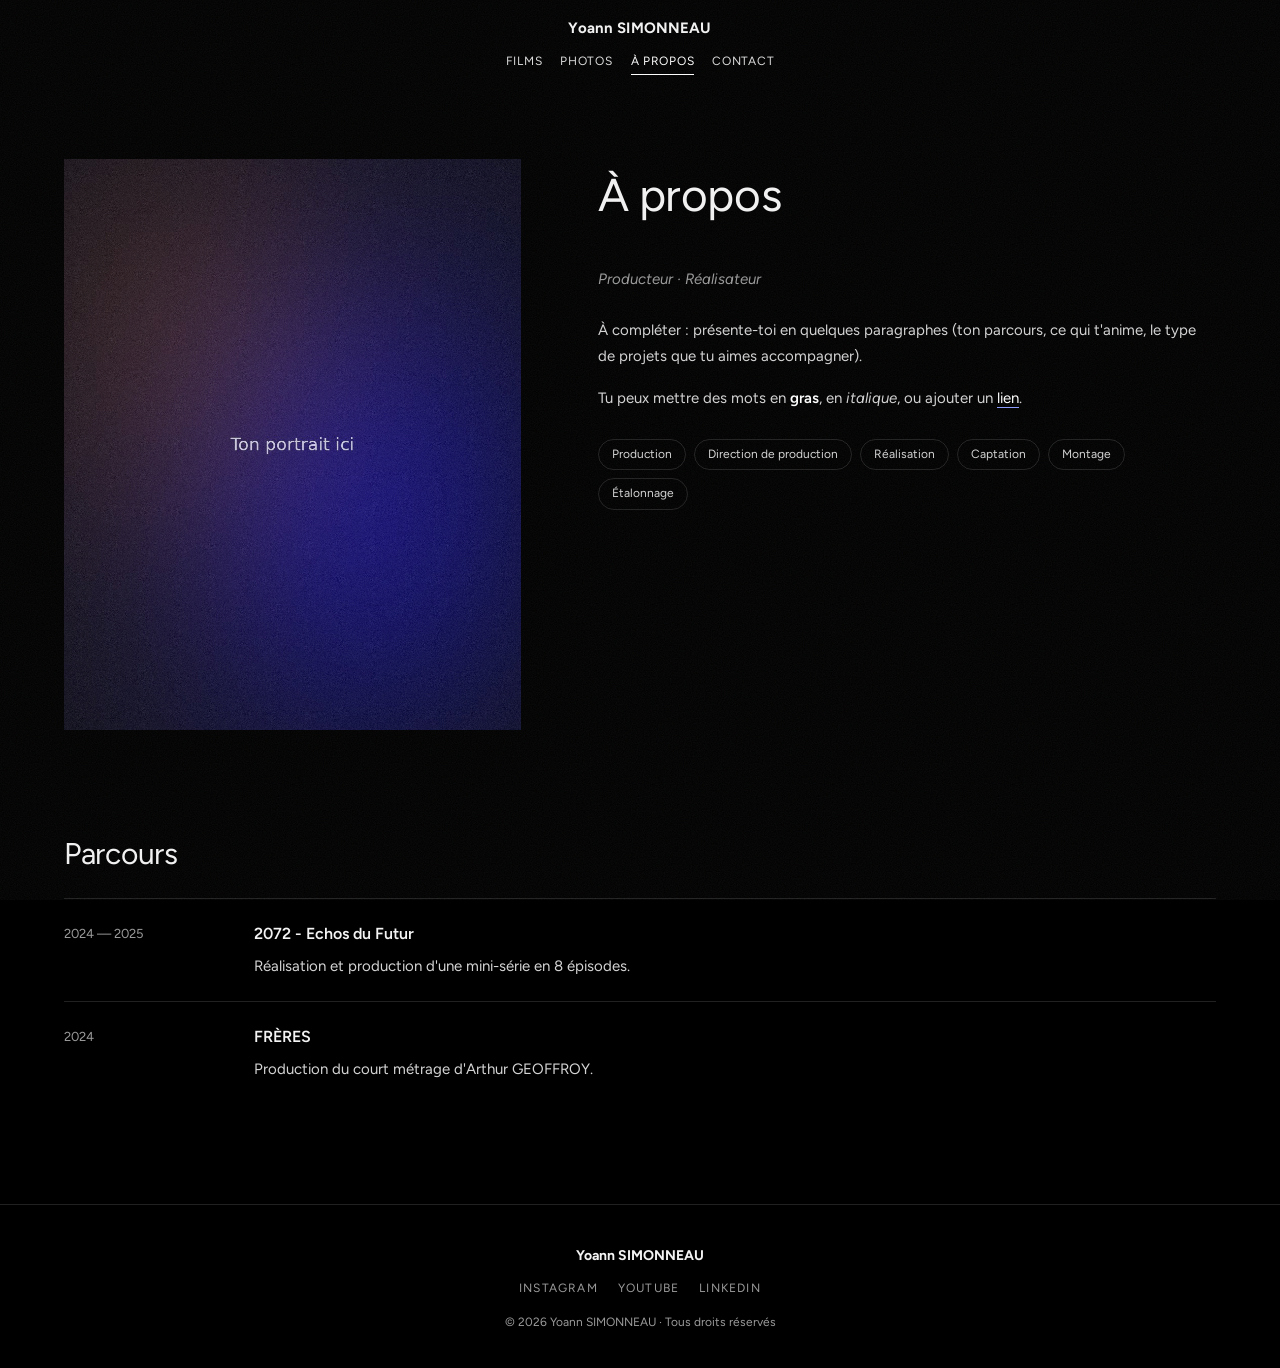
==== a-propos.html @ 98ce4cff "1ere version site" ====
<!DOCTYPE html>
<html lang="fr">
<head>
  <meta charset="utf-8">
  <meta name="viewport" content="width=device-width, initial-scale=1, viewport-fit=cover">
  <title>À propos — Yoann SIMONNEAU</title>
  <meta name="description" content="Portfolio de Yoann SIMONNEAU : production et réalisation de films.">
  <meta name="theme-color" content="#000000">
  <meta property="og:type" content="website">
  <meta property="og:title" content="Yoann SIMONNEAU — Portfolio">
  <meta property="og:image" content="images/accueil/hero.jpg">
  <link rel="icon" href="assets/favicon.svg" type="image/svg+xml">
  <!-- Contenu du site : lancé tout de suite, en parallèle du reste -->
  <script>(function(){var s=document.createElement('script');s.id='contenu';s.async=false;s.src='data/contenu.js'+(location.protocol.indexOf('http')===0?'?v='+Math.floor(Date.now()/6e4):'');document.head.appendChild(s);})();</script>
  <link rel="preconnect" href="https://fonts.googleapis.com">
  <link rel="preconnect" href="https://fonts.gstatic.com" crossorigin>
  <link rel="stylesheet" href="https://fonts.googleapis.com/css2?family=Figtree:ital,wght@0,400;0,500;0,600;0,700;1,400&display=swap" media="print" onload="this.media='all'">
  <link rel="stylesheet" href="assets/css/style.css">
  <script src="assets/js/site.js" defer></script>
</head>
<body data-page="apropos">
  <div id="app"></div>
  <noscript><p style="padding:40px;text-align:center;color:#fff">Active JavaScript pour afficher ce site.</p></noscript>
</body>
</html>
---- assets/css/style.css ----
/* ==========================================================================
   Portfolio — styles
   Couleur d'accent, grain, animations : réglables dans l'éditeur (admin.html).
   ========================================================================== */
:root {
  --bg: #000;
  --fg: #f3f3f3;
  --muted: #9a9a9a;
  --soft: #d4d4d4;
  --line: rgba(255, 255, 255, .13);
  --accent: #8a9bff;
  --ease: cubic-bezier(.2, .7, .2, 1);
  --wrap: 1240px;
  --pad: clamp(18px, 4vw, 44px);
  --font: 'Figtree', system-ui, -apple-system, 'Segoe UI', Roboto, 'Helvetica Neue', Arial, sans-serif;
}
*, *::before, *::after { box-sizing: border-box; }
html { -webkit-text-size-adjust: 100%; scroll-behavior: smooth; }
body {
  margin: 0; background: var(--bg); color: var(--fg);
  font: 400 15px/1.6 var(--font);
  -webkit-font-smoothing: antialiased; -moz-osx-font-smoothing: grayscale;
  overflow-x: hidden;
}
img, video, iframe { display: block; max-width: 100%; }
a { color: inherit; text-decoration: none; }
button { font: inherit; color: inherit; }
:focus-visible { outline: 1px solid var(--accent); outline-offset: 3px; }
[hidden] { display: none !important; }

/* Apparition de page */
#app { opacity: 0; transition: opacity .55s var(--ease); min-height: 100vh; display: flex; flex-direction: column; }
body.ready #app { opacity: 1; }
body.leaving #app { opacity: 0; transition-duration: .25s; }
main { flex: 1; }

.wrap { width: 100%; max-width: var(--wrap); margin: 0 auto; padding: 0 var(--pad); }
.wrap.wide { max-width: 1520px; }
.muted { color: var(--muted); }
.empty { color: var(--muted); text-align: center; grid-column: 1 / -1; }

/* Grain pellicule */
body.grain-on::after {
  content: ''; position: fixed; inset: 0; pointer-events: none; z-index: 900; opacity: .065;
  background-image: url("data:image/svg+xml,%3Csvg xmlns='http://www.w3.org/2000/svg' width='180' height='180'%3E%3Cfilter id='n'%3E%3CfeTurbulence type='fractalNoise' baseFrequency='.85' numOctaves='2' stitchTiles='stitch'/%3E%3C/filter%3E%3Crect width='100%25' height='100%25' filter='url(%23n)'/%3E%3C/svg%3E");
}
@media (hover: hover) and (prefers-reduced-motion: no-preference) {
  body.grain-on::after { animation: grain .9s steps(3) infinite; }
}
@keyframes grain { 0% { background-position: 0 0; } 33% { background-position: -47px 31px; } 66% { background-position: 63px -22px; } 100% { background-position: 0 0; } }

/* ---------- En-tête ---------- */
.hdr {
  position: sticky; top: 0; z-index: 50;
  display: flex; flex-direction: column; align-items: center; gap: 8px;
  padding: calc(16px + env(safe-area-inset-top)) var(--pad) 14px;
  background: rgba(0, 0, 0, 0);
  transition: transform .45s var(--ease), background .3s, backdrop-filter .3s;
}
.hdr.scrolled { background: rgba(0, 0, 0, .72); -webkit-backdrop-filter: blur(12px); backdrop-filter: blur(12px); }
.hdr.hide { transform: translateY(-100%); }
.hdr-name { font-weight: 700; font-size: 15px; letter-spacing: .01em; }
.hdr-nav { display: flex; flex-wrap: wrap; justify-content: center; gap: 4px 18px; }
.hdr-nav a {
  font-size: 12px; text-transform: uppercase; letter-spacing: .06em; padding: 4px 0; position: relative; color: #ddd;
}
.hdr-nav a::after {
  content: ''; position: absolute; left: 0; right: 0; bottom: 0; height: 1px; background: currentColor;
  transform: scaleX(0); transform-origin: right; transition: transform .4s var(--ease);
}
.hdr-nav a:hover::after, .hdr-nav a.is-active::after { transform: scaleX(1); transform-origin: left; }
.hdr-nav a.is-active { color: #fff; }

/* ---------- Accueil : hero ---------- */
.hero {
  --hero-h: 75;
  position: relative; overflow: hidden; display: grid; place-items: center; text-align: center;
  height: calc(var(--hero-h) * 1vh); height: calc(var(--hero-h) * 1svh); min-height: 380px;
}
.hero-media { position: absolute; inset: 0; container-type: size; background: #07070c; }
.hero-media img { width: 100%; height: 100%; object-fit: cover; animation: kenburns 18s var(--ease) both; }
.hero-media::after { content: ''; position: absolute; inset: 0; background: linear-gradient(180deg, rgba(0,0,0,.25), rgba(0,0,0,.35) 55%, #000 100%); }
.bg-video {
  position: absolute; top: 50%; left: 50%; border: 0; pointer-events: none;
  width: max(100cqw, 177.78cqh); height: max(100cqh, 56.25cqw);
  transform: translate(-50%, -50%); opacity: 0; transition: opacity 1.4s var(--ease); object-fit: cover;
}
.bg-video.on { opacity: 1; }
@keyframes kenburns { from { transform: scale(1.09); } to { transform: scale(1); } }
.hero-text { position: relative; z-index: 2; padding: 0 var(--pad); max-width: 820px; }
.hero-title { font-weight: 400; font-size: clamp(30px, 5.2vw, 66px); line-height: 1.1; margin: 0 0 .55em; letter-spacing: -.01em; }
.hero-title span { display: inline-block; opacity: 0; transform: translateY(.45em); filter: blur(6px); animation: letter .9s var(--ease) forwards; animation-delay: calc(250ms + var(--l) * 38ms); }
@keyframes letter { to { opacity: 1; transform: none; filter: none; } }
.hero-pre { font-style: italic; font-size: clamp(13px, 1.25vw, 16px); line-height: 1.7; max-width: 540px; margin: 0 auto; color: #eee; opacity: 0; animation: fadeup 1.1s var(--ease) 1s forwards; }
@keyframes fadeup { from { opacity: 0; transform: translateY(14px); } to { opacity: 1; transform: none; } }
.hero-scroll { position: absolute; bottom: 22px; left: 50%; z-index: 2; width: 1px; height: 46px; background: rgba(255,255,255,.25); overflow: hidden; transform: translateX(-50%); }
.hero-scroll span { position: absolute; left: 0; top: -50%; width: 1px; height: 50%; background: #fff; animation: scrollcue 2s var(--ease) infinite; }
@keyframes scrollcue { to { top: 110%; } }

/* ---------- Titres de section ---------- */
.section-title, .page-title { font-weight: 400; text-align: center; font-size: clamp(28px, 4vw, 46px); margin: clamp(48px, 8vw, 90px) 0 clamp(28px, 4vw, 48px); letter-spacing: -.01em; }
.section-title.small { font-size: clamp(22px, 2.6vw, 30px); text-align: left; margin: 0 0 20px; }
.page-title.left { text-align: left; margin-top: 0; }

/* ---------- Grille des films ---------- */
.films { padding-bottom: clamp(50px, 8vw, 100px); scroll-margin-top: 70px; }
.grid { display: grid; grid-template-columns: repeat(var(--cols, 2), minmax(0, 1fr)); gap: clamp(36px, 4vw, 56px) clamp(18px, 2.6vw, 32px); }
.card { display: block; }
.thumb { position: relative; overflow: hidden; aspect-ratio: var(--ratio, 16/9); background: #0d0d0d; isolation: isolate; }
.thumb img { position: absolute; inset: 0; width: 100%; height: 100%; object-fit: cover; transition: transform 1.1s var(--ease), filter .7s var(--ease); }
.thumb-empty { position: absolute; inset: 0; display: grid; place-items: center; color: var(--muted); font-size: 13px; border: 1px dashed var(--line); }
.fx { position: absolute; inset: 0; pointer-events: none; opacity: 0; background-size: cover; background-position: center; z-index: 1; }
.thumb-cta {
  position: absolute; left: 50%; top: 50%; z-index: 3; transform: translate(-50%, -25%); opacity: 0;
  font-size: 11px; letter-spacing: .24em; text-transform: uppercase; white-space: nowrap;
  padding: .85em 1.4em; border: 1px solid rgba(255,255,255,.7); background: rgba(0,0,0,.25);
  transition: opacity .5s var(--ease), transform .6s var(--ease);
}
.card-title { margin: 14px 0 4px; font-size: clamp(14px, 1.35vw, 17px); font-weight: 700; text-transform: uppercase; letter-spacing: .01em; line-height: 1.3; }
.card-title span { background: linear-gradient(currentColor, currentColor) no-repeat 0 100% / 0 1px; transition: background-size .6s var(--ease); padding-bottom: 2px; }
.card-roles { margin: 0; font-style: italic; font-size: 13px; color: var(--muted); transition: color .4s; }
.card:is(:hover, :focus-visible, .is-hover) .card-title span { background-size: 100% 1px; }
.card:is(:hover, :focus-visible, .is-hover) .card-roles { color: var(--soft); }

/* Animation 1 — zoom */
.anim-zoom:is(:hover, :focus-visible, .is-hover) .thumb img { transform: scale(1.08); filter: brightness(1.12) saturate(1.12); }
/* Animation 2 — fondu (l'image s'assombrit, "Voir le projet" apparaît) */
.anim-fondu:is(:hover, :focus-visible, .is-hover) .thumb img { transform: scale(1.04); filter: brightness(.35) blur(3px); }
.anim-fondu:is(:hover, :focus-visible, .is-hover) .thumb-cta { opacity: 1; transform: translate(-50%, -50%); }
/* Animation 3 — cinéma (bandes noires cinémascope) */
.anim-cinema .thumb::before, .anim-cinema .thumb::after { content: ''; position: absolute; left: 0; right: 0; height: 0; background: #000; z-index: 2; transition: height .7s var(--ease); }
.anim-cinema .thumb::before { top: 0; }
.anim-cinema .thumb::after { bottom: 0; }
.anim-cinema:is(:hover, :focus-visible, .is-hover) .thumb::before,
.anim-cinema:is(:hover, :focus-visible, .is-hover) .thumb::after { height: 12.5%; }
.anim-cinema:is(:hover, :focus-visible, .is-hover) .thumb img { transform: scale(1.07); filter: contrast(1.08) saturate(1.2) brightness(.8); }
.anim-cinema:is(:hover, :focus-visible, .is-hover) .thumb-cta { opacity: 1; transform: translate(-50%, -50%); }
/* Animation 4 — balayage lumineux */
.anim-balayage .fx-sweep { opacity: 1; background: linear-gradient(110deg, transparent 30%, rgba(255,255,255,.32) 50%, transparent 70%); transform: translateX(-130%); transition: transform 1.1s var(--ease); }
.anim-balayage:is(:hover, :focus-visible, .is-hover) .fx-sweep { transform: translateX(130%); }
.anim-balayage:is(:hover, :focus-visible, .is-hover) .thumb img { transform: scale(1.03); filter: brightness(1.12); }
/* Animation 5 — glitch */
.anim-glitch:is(:hover, :focus-visible, .is-hover) .fx-g1 { opacity: .7; mix-blend-mode: screen; filter: sepia(1) saturate(7) hue-rotate(-45deg); animation: glitch1 .5s steps(2, end) infinite; }
.anim-glitch:is(:hover, :focus-visible, .is-hover) .fx-g2 { opacity: .6; mix-blend-mode: screen; filter: sepia(1) saturate(7) hue-rotate(145deg); animation: glitch2 .6s steps(2, end) infinite; }
.anim-glitch:is(:hover, :focus-visible, .is-hover) .thumb img { filter: contrast(1.15) brightness(.9); animation: glitch0 1.4s steps(1, end) infinite; }
@keyframes glitch0 { 0%, 92% { transform: none; } 94% { transform: translate(-4px, 1px) skewX(4deg); } 97% { transform: translate(3px, -1px); } }
@keyframes glitch1 { 0% { transform: translate(-7px, 0); clip-path: inset(8% 0 62% 0); } 50% { transform: translate(6px, 0); clip-path: inset(54% 0 18% 0); } 100% { transform: translate(-3px, 0); clip-path: inset(30% 0 42% 0); } }
@keyframes glitch2 { 0% { transform: translate(6px, 0); clip-path: inset(70% 0 6% 0); } 50% { transform: translate(-5px, 0); clip-path: inset(12% 0 70% 0); } 100% { transform: translate(4px, 0); clip-path: inset(40% 0 35% 0); } }
/* Animation 0 — aucune : rien */

/* ---------- Apparition au défilement ---------- */
.reveal { opacity: 0; transform: translateY(26px); transition: opacity .9s var(--ease) var(--d, 0ms), transform .9s var(--ease) var(--d, 0ms); }
.reveal.in { opacity: 1; transform: none; }

/* ---------- Page projet ---------- */
.projet { padding-top: 14px; }
.back, .p-nav-back { display: inline-flex; gap: 8px; align-items: center; font-size: 12px; text-transform: uppercase; letter-spacing: .1em; color: var(--muted); transition: color .3s; }
.back span, .p-nav-back span { transition: transform .4s var(--ease); }
.back:hover, .p-nav-back:hover { color: #fff; }
.back:hover span, .p-nav-back:hover span { transform: translateX(-5px); }
.p-head { text-align: center; margin: clamp(24px, 4vw, 40px) auto clamp(30px, 5vw, 54px); max-width: 900px; }
.pill { display: inline-block; background: #fff; color: #000; font-size: 12px; line-height: 1; padding: 6px 12px; border-radius: 999px; margin-bottom: 18px; }
.p-title { font-weight: 500; font-size: clamp(30px, 5.6vw, 68px); line-height: 1.05; margin: 0; text-transform: uppercase; letter-spacing: -.005em; }
.p-sub { margin: 14px 0 0; font-style: italic; color: var(--soft); font-size: clamp(14px, 1.5vw, 18px); }
.p-video { aspect-ratio: 16 / 9; background: #0a0a0a; overflow: hidden; }
.p-video iframe, .p-video video, .vfacade { width: 100%; height: 100%; border: 0; }
.vfacade { position: relative; padding: 0; background: #0a0a0a; cursor: pointer; display: block; }
.vfacade img { width: 100%; height: 100%; object-fit: cover; filter: brightness(.72); transition: filter .5s, transform 1.2s var(--ease); }
.vfacade:hover img { filter: brightness(.9); transform: scale(1.02); }
.vplay { position: absolute; left: 50%; top: 50%; width: clamp(64px, 8vw, 92px); aspect-ratio: 1; border-radius: 50%; border: 1px solid rgba(255,255,255,.8); background: rgba(0,0,0,.25); -webkit-backdrop-filter: blur(6px); backdrop-filter: blur(6px); transform: translate(-50%, -50%); transition: transform .5s var(--ease), background .3s; }
.vplay::after { content: ''; position: absolute; left: 54%; top: 50%; transform: translate(-50%, -50%); border-style: solid; border-width: 11px 0 11px 18px; border-color: transparent transparent transparent #fff; }
.vfacade:hover .vplay { transform: translate(-50%, -50%) scale(1.1); background: rgba(255,255,255,.12); }
.p-big { margin: 0 0 clamp(14px, 2.4vw, 28px); background: #0a0a0a; }
.p-big img { width: 100%; height: auto; cursor: zoom-in; }
.p-bigs { margin-top: clamp(30px, 5vw, 60px); }
.p-body { display: grid; grid-template-columns: minmax(0, 1.35fr) minmax(0, 1fr); gap: clamp(30px, 6vw, 96px); margin-top: clamp(40px, 7vw, 90px); margin-bottom: clamp(40px, 7vw, 90px); }
.p-text + .p-text { margin-top: 44px; }
.p-text h2 { font-weight: 500; text-transform: uppercase; font-size: clamp(17px, 1.9vw, 22px); line-height: 1.35; margin: 0 0 8px; letter-spacing: .01em; }
.p-text h3 { font-weight: 400; font-style: italic; color: var(--muted); font-size: 15px; margin: 0 0 16px; }
.p-text h2 + .rich { margin-top: 18px; }
.rich p { margin: 0 0 1.05em; color: var(--soft); line-height: 1.75; }
.rich p:last-child { margin-bottom: 0; }
.rich a { color: #fff; border-bottom: 1px solid var(--accent); }
.rich strong { color: #fff; font-weight: 600; }
.p-side { font-size: 13px; }
.p-side dl { margin: 0; }
.p-details div, .cr { display: flex; justify-content: space-between; gap: 16px; padding: 10px 0; border-bottom: 1px solid var(--line); }
.p-details div:first-child { border-top: 1px solid var(--line); }
.p-side dt { font-weight: 600; color: #fff; flex-shrink: 0; }
.p-side dd { margin: 0; color: var(--muted); text-align: right; }
.p-credits { margin-top: 30px !important; }
.cr dd span { white-space: nowrap; }
.cr dd i { font-style: normal; color: #555; }
.cr-long { display: block; }
.cr-long dd { text-align: left; margin-top: 6px; line-height: 1.75; }
.p-work {
  position: relative; border: 1px solid var(--line); border-left: 2px solid var(--accent);
  padding: clamp(24px, 4vw, 48px);
  background: rgba(255,255,255,.025);
  background: linear-gradient(135deg, color-mix(in srgb, var(--accent) 13%, transparent), transparent 62%);
  margin-bottom: clamp(30px, 5vw, 60px);
}
.p-work h2 { font-weight: 500; font-size: clamp(20px, 2.4vw, 28px); margin: 6px 0 16px; }
.eyebrow { font-size: 11px; letter-spacing: .22em; text-transform: uppercase; color: var(--accent); }
.chips { list-style: none; display: flex; flex-wrap: wrap; gap: 8px; padding: 0; margin: 0 0 22px; }
.chips li { border: 1px solid var(--line); border-radius: 999px; padding: 5px 13px; font-size: 12px; color: var(--soft); }
.collage { columns: var(--c, 3); column-gap: clamp(10px, 1.4vw, 16px); }
.collage figure, .masonry figure { break-inside: avoid; margin: 0 0 clamp(10px, 1.4vw, 16px); overflow: hidden; background: #0a0a0a; }
.collage img, .masonry img { width: 100%; height: auto; cursor: zoom-in; transition: transform .9s var(--ease), filter .5s; }
@media (hover: hover) {
  .collage figure:hover img, .masonry figure:hover img { transform: scale(1.035); filter: brightness(1.1); }
}
.p-nav { position: relative; display: flex; justify-content: space-between; align-items: stretch; gap: 20px; margin-top: clamp(60px, 9vw, 120px); margin-bottom: 30px; padding-top: 28px; }
.p-nav::before { content: ''; position: absolute; top: 0; left: var(--pad); right: var(--pad); border-top: 1px solid var(--line); }
.p-nav-back { align-self: center; }
.p-nav-next { position: relative; overflow: hidden; min-width: min(360px, 100%); min-height: 130px; padding: 18px 20px; display: flex; flex-direction: column; justify-content: flex-end; text-align: right; background: #0b0b0b; }
.p-nav-next img { position: absolute; inset: 0; width: 100%; height: 100%; object-fit: cover; opacity: .38; transition: opacity .5s, transform 1.2s var(--ease); }
.p-nav-next:hover img { opacity: .62; transform: scale(1.05); }
.p-nav-label, .p-nav-next strong { position: relative; }
.p-nav-label { font-size: 11px; letter-spacing: .2em; text-transform: uppercase; color: var(--soft); }
.p-nav-next strong { font-size: 17px; text-transform: uppercase; margin-top: 4px; }

/* ---------- Photos ---------- */
.page-head { text-align: center; }
.page-intro { max-width: 640px; margin: -18px auto 30px; }
.tabs { display: flex; flex-wrap: wrap; justify-content: center; gap: 8px; margin-bottom: 10px; }
.tabs button { background: transparent; border: 1px solid var(--line); border-radius: 999px; padding: 8px 18px; font-size: 13px; cursor: pointer; transition: background .3s, color .3s, border-color .3s; min-height: 38px; }
.tabs button:hover { border-color: #fff; }
.tabs button.is-active { background: #fff; color: #000; border-color: #fff; }
.serie-desc { text-align: center; color: var(--muted); font-style: italic; min-height: 1.6em; margin: 6px 0 22px; }
.masonry { columns: 3; column-gap: clamp(10px, 1.4vw, 16px); padding-bottom: clamp(50px, 8vw, 100px); }
.masonry figcaption { font-size: 12px; color: var(--muted); padding: 8px 2px 2px; background: var(--bg); }

/* ---------- À propos ---------- */
.about { padding-top: clamp(30px, 6vw, 70px); padding-bottom: clamp(50px, 8vw, 100px); }
.about-grid { display: grid; grid-template-columns: minmax(0, .85fr) minmax(0, 1.15fr); gap: clamp(30px, 6vw, 90px); align-items: start; }
.about-portrait { margin: 0; aspect-ratio: 4 / 5; overflow: hidden; background: #0a0a0a; }
.about-portrait img { width: 100%; height: 100%; object-fit: cover; }
.about-sub { font-style: italic; color: var(--muted); margin: -14px 0 26px; }
.about-text .chips { margin-top: 28px; }
.btn { display: inline-flex; align-items: center; gap: 10px; border: 1px solid #fff; background: transparent; padding: 13px 26px; font-size: 12px; text-transform: uppercase; letter-spacing: .14em; cursor: pointer; transition: background .3s, color .3s; min-height: 44px; }
.btn:hover { background: #fff; color: #000; }
.timeline { margin-top: clamp(50px, 8vw, 100px); }
.tl { display: grid; grid-template-columns: 170px 1fr; gap: 20px; padding: 22px 0; border-top: 1px solid var(--line); }
.tl-when { color: var(--muted); font-size: 13px; padding-top: 3px; }
.tl h3 { margin: 0 0 6px; font-weight: 600; font-size: 16px; }

/* ---------- Contact ---------- */
.contact { padding-bottom: clamp(50px, 8vw, 100px); }
.contact-grid { display: grid; grid-template-columns: 1fr 1fr; gap: clamp(30px, 6vw, 90px); }
.contact-grid.single { grid-template-columns: 1fr; max-width: 640px; margin: 0 auto; text-align: center; }
.big-link { display: inline-block; font-size: clamp(19px, 2.8vw, 32px); margin: 26px 0 10px; background: linear-gradient(currentColor, currentColor) no-repeat 0 100% / 100% 1px; padding-bottom: 4px; transition: background-size .5s var(--ease); word-break: break-word; }
.big-link:hover { background-size: 0 1px; background-position: 100% 100%; }
.contact-line { display: block; margin: 6px 0; }
.socials { list-style: none; padding: 0; margin: 28px 0 0; display: flex; flex-wrap: wrap; gap: 10px 24px; }
.contact-grid.single .socials { justify-content: center; }
.socials a { font-size: 13px; text-transform: uppercase; letter-spacing: .1em; color: var(--soft); }
.socials a:hover { color: #fff; }
.form { display: grid; gap: 20px; }
.form label span { display: block; font-size: 11px; text-transform: uppercase; letter-spacing: .16em; color: var(--muted); margin-bottom: 4px; }
.form input, .form textarea { width: 100%; background: transparent; color: var(--fg); border: 0; border-bottom: 1px solid var(--line); padding: 10px 0; font: inherit; font-size: 16px; border-radius: 0; transition: border-color .3s; resize: vertical; }
.form input:focus, .form textarea:focus { outline: none; border-bottom-color: var(--accent); }
.form .btn { justify-self: start; }
.form-msg { margin: 0; color: var(--soft); font-size: 14px; min-height: 1.4em; }

/* ---------- Pied de page ---------- */
.ftr { border-top: 1px solid var(--line); padding: 40px var(--pad) calc(36px + env(safe-area-inset-bottom)); text-align: center; font-size: 12px; color: var(--muted); }
.ftr-name { color: var(--fg); font-weight: 700; font-size: 14px; margin-bottom: 12px; }
.ftr-soc { list-style: none; padding: 0; margin: 0 0 14px; display: flex; flex-wrap: wrap; justify-content: center; gap: 6px 20px; text-transform: uppercase; letter-spacing: .1em; }
.ftr-soc a:hover { color: #fff; }

.notfound { text-align: center; padding-bottom: 100px; }
.notfound p { color: var(--muted); margin-bottom: 30px; }

/* ---------- Visionneuse ---------- */
.lb { position: fixed; inset: 0; z-index: 1000; background: rgba(0, 0, 0, .95); display: flex; align-items: center; justify-content: center; opacity: 0; pointer-events: none; transition: opacity .35s var(--ease); touch-action: pan-y; }
.lb.open { opacity: 1; pointer-events: auto; }
.lb figure { margin: 0; display: flex; flex-direction: column; align-items: center; justify-content: center; width: 100%; height: 100%; padding: 56px 64px; }
.lb img { max-width: 100%; max-height: calc(100% - 30px); object-fit: contain; opacity: 0; transform: scale(.985); transition: opacity .35s, transform .5s var(--ease); }
.lb img.on { opacity: 1; transform: none; }
.lb figcaption { color: var(--soft); font-size: 13px; margin-top: 12px; min-height: 1em; }
.lb button { position: absolute; background: none; border: 0; color: #fff; cursor: pointer; font-size: 34px; line-height: 1; width: 52px; height: 52px; opacity: .75; transition: opacity .2s; }
.lb button:hover { opacity: 1; }
.lb-close { top: calc(8px + env(safe-area-inset-top)); right: 8px; }
.lb-prev { left: 6px; top: 50%; transform: translateY(-50%); font-size: 48px !important; }
.lb-next { right: 6px; top: 50%; transform: translateY(-50%); font-size: 48px !important; }
.lb.single .lb-prev, .lb.single .lb-next { display: none; }
.lb-count { position: absolute; bottom: calc(16px + env(safe-area-inset-bottom)); left: 50%; transform: translateX(-50%); font-size: 12px; color: var(--muted); letter-spacing: .1em; }

/* Bandeau d'aperçu (mode édition) */
.preview-bar { position: fixed; z-index: 1100; left: 50%; bottom: calc(14px + env(safe-area-inset-bottom)); transform: translateX(-50%); display: flex; align-items: center; gap: 14px; background: var(--accent); color: #000; font-size: 13px; padding: 8px 8px 8px 18px; border-radius: 999px; box-shadow: 0 10px 40px rgba(0,0,0,.5); width: max-content; max-width: calc(100% - 24px); }
.preview-bar button { background: #000; color: #fff; border: 0; border-radius: 999px; padding: 8px 14px; cursor: pointer; font-size: 12px; white-space: nowrap; }

/* ==========================================================================
   Tablette & téléphone
   ========================================================================== */
@media (max-width: 900px) {
  .p-body { grid-template-columns: 1fr; }
  .about-grid { grid-template-columns: 1fr; }
  .about-portrait { max-width: 440px; }
  .contact-grid { grid-template-columns: 1fr; }
  .collage { columns: min(var(--c, 3), 2); }
  .masonry { columns: 2; }
}
@media (max-width: 700px) {
  body { font-size: 15px; }
  .hdr { padding-top: calc(12px + env(safe-area-inset-top)); padding-bottom: 10px; gap: 6px; }
  .hdr-name { font-size: 14px; }
  .hdr-nav { gap: 2px 16px; }
  .hdr-nav a { font-size: 11.5px; padding: 6px 0; }
  .hero { min-height: 340px; }
  .grid { grid-template-columns: 1fr; }
  .thumb-cta { font-size: 10px; }
  .p-nav { flex-direction: column-reverse; align-items: stretch; }
  .p-nav-back { align-self: center; padding: 10px; }
  .p-nav-next { min-width: 0; }
  .tl { grid-template-columns: 1fr; gap: 4px; }
  .lb figure { padding: 56px 8px 50px; }
  .lb-prev, .lb-next { display: none; } /* on glisse avec le doigt */
}
@media (max-width: 420px) {
  .collage { columns: 1; }
  .masonry { columns: 1; }
}

/* Mouvement réduit (réglage d'accessibilité du téléphone/ordinateur) */
@media (prefers-reduced-motion: reduce) {
  *, *::before, *::after { animation-duration: .01ms !important; animation-iteration-count: 1 !important; transition-duration: .01ms !important; scroll-behavior: auto !important; }
  .reveal { opacity: 1; transform: none; }
  .hero-title span, .hero-pre { opacity: 1; transform: none; filter: none; }
}
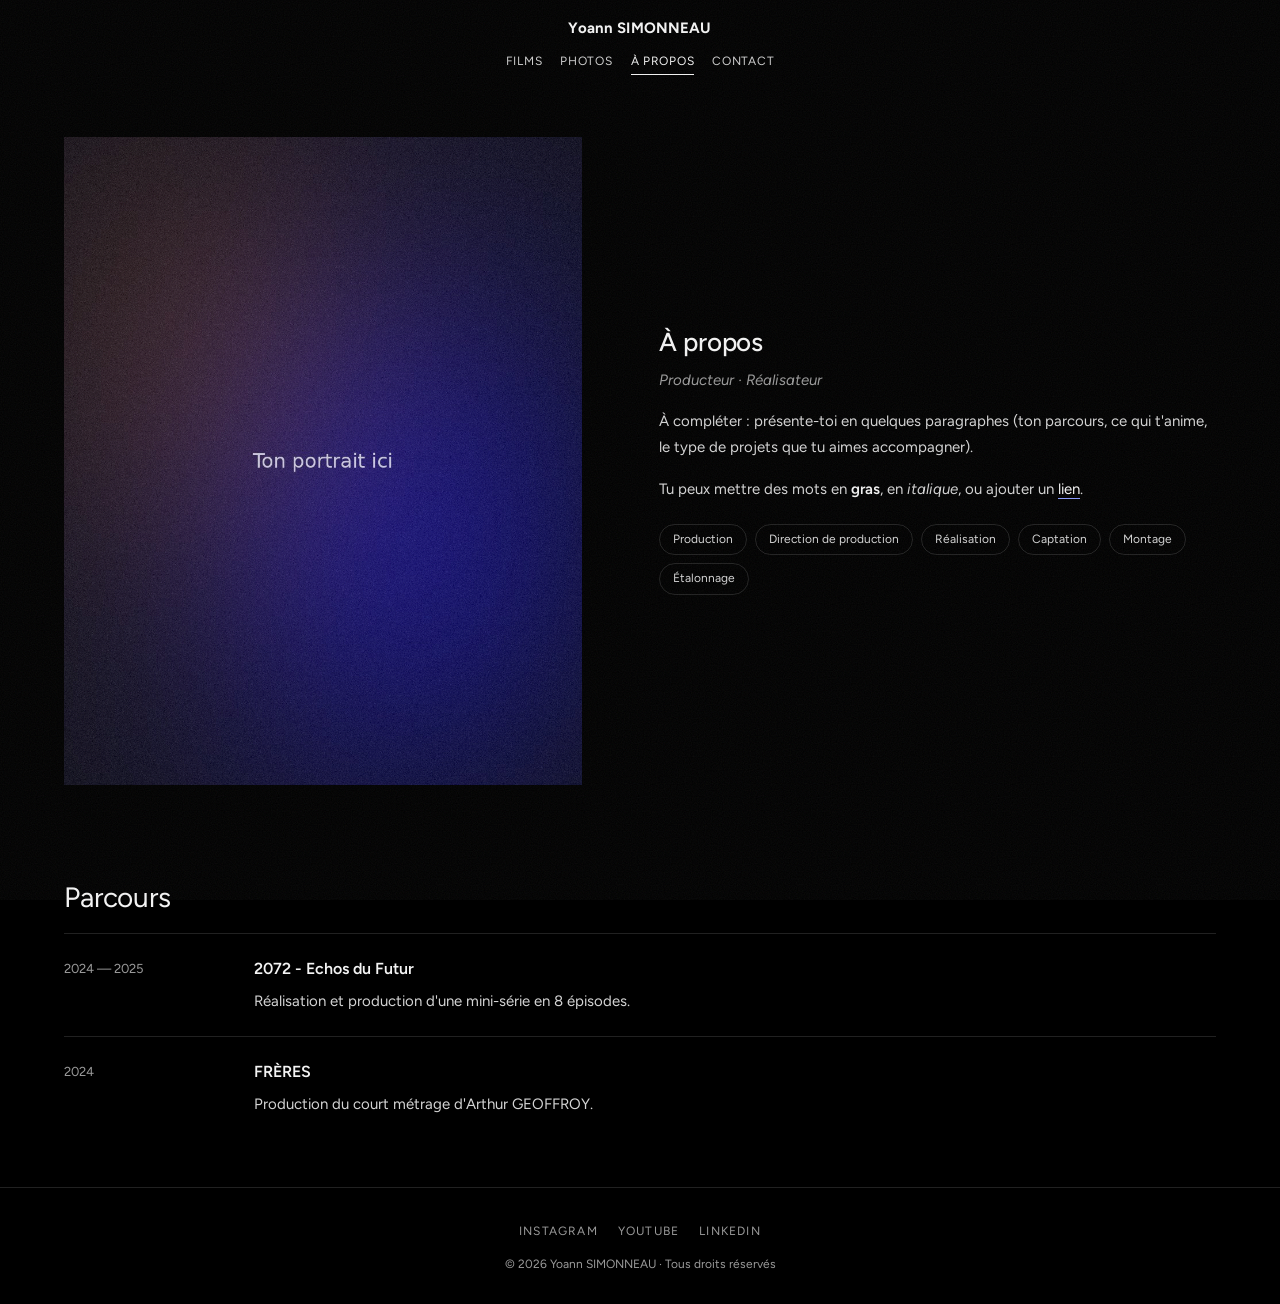
==== commit 47237fe6: "Editeur visuel" ====
--- a/a-propos.html
+++ b/a-propos.html
@@ -14,8 +14,8 @@
   <script>(function(){var s=document.createElement('script');s.id='contenu';s.async=false;s.src='data/contenu.js'+(location.protocol.indexOf('http')===0?'?v='+Math.floor(Date.now()/6e4):'');document.head.appendChild(s);})();</script>
   <link rel="preconnect" href="https://fonts.googleapis.com">
   <link rel="preconnect" href="https://fonts.gstatic.com" crossorigin>
-  <link rel="stylesheet" href="https://fonts.googleapis.com/css2?family=Figtree:ital,wght@0,400;0,500;0,600;0,700;1,400&display=swap" media="print" onload="this.media='all'">
   <link rel="stylesheet" href="assets/css/style.css">
+  <script src="assets/js/modele.js" defer></script>
   <script src="assets/js/site.js" defer></script>
 </head>
 <body data-page="apropos">
--- a/assets/css/style.css
+++ b/assets/css/style.css
@@ -1,253 +1,314 @@
 /* ==========================================================================
-   Portfolio — styles
-   Couleur d'accent, grain, animations : réglables dans l'éditeur (admin.html).
+   Portfolio — styles (version 2, sections)
+   Couleurs et polices : réglables dans l'éditeur (Réglages du site).
    ========================================================================== */
 :root {
-  --bg: #000;
-  --fg: #f3f3f3;
-  --muted: #9a9a9a;
-  --soft: #d4d4d4;
-  --line: rgba(255, 255, 255, .13);
-  --accent: #8a9bff;
+  --bg: #000; --fg: #f3f3f3; --muted: #9a9a9a; --soft: #d4d4d4;
+  --line: rgba(255, 255, 255, .13); --accent: #8a9bff;
   --ease: cubic-bezier(.2, .7, .2, 1);
-  --wrap: 1240px;
   --pad: clamp(18px, 4vw, 44px);
-  --font: 'Figtree', system-ui, -apple-system, 'Segoe UI', Roboto, 'Helvetica Neue', Arial, sans-serif;
+  --font: 'Figtree', system-ui, -apple-system, 'Segoe UI', Roboto, Arial, sans-serif;
+  --font-titres: var(--font);
 }
 *, *::before, *::after { box-sizing: border-box; }
 html { -webkit-text-size-adjust: 100%; scroll-behavior: smooth; }
-body {
-  margin: 0; background: var(--bg); color: var(--fg);
-  font: 400 15px/1.6 var(--font);
-  -webkit-font-smoothing: antialiased; -moz-osx-font-smoothing: grayscale;
-  overflow-x: hidden;
-}
+body { margin: 0; background: var(--bg); color: var(--fg); font: 400 15px/1.6 var(--font); -webkit-font-smoothing: antialiased; overflow-x: hidden; }
 img, video, iframe { display: block; max-width: 100%; }
 a { color: inherit; text-decoration: none; }
 button { font: inherit; color: inherit; }
 :focus-visible { outline: 1px solid var(--accent); outline-offset: 3px; }
 [hidden] { display: none !important; }
-
-/* Apparition de page */
 #app { opacity: 0; transition: opacity .55s var(--ease); min-height: 100vh; display: flex; flex-direction: column; }
 body.ready #app { opacity: 1; }
-body.leaving #app { opacity: 0; transition-duration: .25s; }
+body.leaving #app { opacity: 0; transition-duration: .22s; }
 main { flex: 1; }
-
-.wrap { width: 100%; max-width: var(--wrap); margin: 0 auto; padding: 0 var(--pad); }
-.wrap.wide { max-width: 1520px; }
+.wrap { width: 100%; max-width: 1240px; margin: 0 auto; padding: 0 var(--pad); }
 .muted { color: var(--muted); }
 .empty { color: var(--muted); text-align: center; grid-column: 1 / -1; }
 
 /* Grain pellicule */
-body.grain-on::after {
-  content: ''; position: fixed; inset: 0; pointer-events: none; z-index: 900; opacity: .065;
-  background-image: url("data:image/svg+xml,%3Csvg xmlns='http://www.w3.org/2000/svg' width='180' height='180'%3E%3Cfilter id='n'%3E%3CfeTurbulence type='fractalNoise' baseFrequency='.85' numOctaves='2' stitchTiles='stitch'/%3E%3C/filter%3E%3Crect width='100%25' height='100%25' filter='url(%23n)'/%3E%3C/svg%3E");
-}
-@media (hover: hover) and (prefers-reduced-motion: no-preference) {
-  body.grain-on::after { animation: grain .9s steps(3) infinite; }
-}
+body.grain-on::after { content: ''; position: fixed; inset: 0; pointer-events: none; z-index: 900; opacity: .065;
+  background-image: url("data:image/svg+xml,%3Csvg xmlns='http://www.w3.org/2000/svg' width='180' height='180'%3E%3Cfilter id='n'%3E%3CfeTurbulence type='fractalNoise' baseFrequency='.85' numOctaves='2' stitchTiles='stitch'/%3E%3C/filter%3E%3Crect width='100%25' height='100%25' filter='url(%23n)'/%3E%3C/svg%3E"); }
+@media (hover: hover) and (prefers-reduced-motion: no-preference) { body.grain-on::after { animation: grain .9s steps(3) infinite; } }
 @keyframes grain { 0% { background-position: 0 0; } 33% { background-position: -47px 31px; } 66% { background-position: 63px -22px; } 100% { background-position: 0 0; } }
 
 /* ---------- En-tête ---------- */
-.hdr {
-  position: sticky; top: 0; z-index: 50;
-  display: flex; flex-direction: column; align-items: center; gap: 8px;
-  padding: calc(16px + env(safe-area-inset-top)) var(--pad) 14px;
-  background: rgba(0, 0, 0, 0);
-  transition: transform .45s var(--ease), background .3s, backdrop-filter .3s;
-}
-.hdr.scrolled { background: rgba(0, 0, 0, .72); -webkit-backdrop-filter: blur(12px); backdrop-filter: blur(12px); }
+.hdr { position: sticky; top: 0; z-index: 50; display: flex; flex-direction: column; align-items: center; gap: 8px; padding: calc(16px + env(safe-area-inset-top)) var(--pad) 14px; transition: transform .45s var(--ease), background .3s; }
+.hdr.scrolled { background: color-mix(in srgb, var(--bg) 75%, transparent); -webkit-backdrop-filter: blur(12px); backdrop-filter: blur(12px); }
 .hdr.hide { transform: translateY(-100%); }
+.hdr-gauche { flex-direction: row; justify-content: space-between; }
 .hdr-name { font-weight: 700; font-size: 15px; letter-spacing: .01em; }
 .hdr-nav { display: flex; flex-wrap: wrap; justify-content: center; gap: 4px 18px; }
-.hdr-nav a {
-  font-size: 12px; text-transform: uppercase; letter-spacing: .06em; padding: 4px 0; position: relative; color: #ddd;
-}
-.hdr-nav a::after {
-  content: ''; position: absolute; left: 0; right: 0; bottom: 0; height: 1px; background: currentColor;
-  transform: scaleX(0); transform-origin: right; transition: transform .4s var(--ease);
-}
+.hdr-nav a { font-size: 12px; text-transform: uppercase; letter-spacing: .06em; padding: 4px 0; position: relative; color: color-mix(in srgb, var(--fg) 85%, transparent); }
+.hdr-min .hdr-nav a { text-transform: none; letter-spacing: 0; font-size: 13px; }
+.hdr-nav a::after { content: ''; position: absolute; left: 0; right: 0; bottom: 0; height: 1px; background: currentColor; transform: scaleX(0); transform-origin: right; transition: transform .4s var(--ease); }
 .hdr-nav a:hover::after, .hdr-nav a.is-active::after { transform: scaleX(1); transform-origin: left; }
-.hdr-nav a.is-active { color: #fff; }
-
-/* ---------- Accueil : hero ---------- */
-.hero {
-  --hero-h: 75;
-  position: relative; overflow: hidden; display: grid; place-items: center; text-align: center;
-  height: calc(var(--hero-h) * 1vh); height: calc(var(--hero-h) * 1svh); min-height: 380px;
-}
-.hero-media { position: absolute; inset: 0; container-type: size; background: #07070c; }
-.hero-media img { width: 100%; height: 100%; object-fit: cover; animation: kenburns 18s var(--ease) both; }
-.hero-media::after { content: ''; position: absolute; inset: 0; background: linear-gradient(180deg, rgba(0,0,0,.25), rgba(0,0,0,.35) 55%, #000 100%); }
-.bg-video {
-  position: absolute; top: 50%; left: 50%; border: 0; pointer-events: none;
-  width: max(100cqw, 177.78cqh); height: max(100cqh, 56.25cqw);
-  transform: translate(-50%, -50%); opacity: 0; transition: opacity 1.4s var(--ease); object-fit: cover;
-}
+.hdr-nav a.is-active { color: var(--fg); }
+
+/* ---------- Sections ---------- */
+.sec { position: relative; padding: var(--pt, 48px) 0 var(--pb, 48px); }
+.sec-in { width: 100%; max-width: var(--maxw, 1240px); margin: 0 auto; padding: 0 var(--pad); }
+.w-large { --maxw: 1520px; } .w-normale { --maxw: 1240px; } .w-etroite { --maxw: 820px; }
+.w-pleine .sec-in { max-width: none; padding: 0; }
+.sec[class*=" v-"] { display: flex; flex-direction: column; }
+.v-haut { justify-content: flex-start; } .v-centre { justify-content: center; } .v-bas { justify-content: flex-end; }
+.bg-fixe { background-attachment: fixed; }
+@media (hover: none) { .bg-fixe { background-attachment: scroll; } }
+
+/* Typographie réglable (variables posées par section) */
+.t-body, .rich { font-family: var(--t-f, var(--font)); font-size: var(--t-s, var(--t-s-def, 15px)); font-weight: var(--t-w, 400); font-style: var(--t-i, var(--t-i-def, normal)); text-decoration: var(--t-u, none); text-transform: var(--t-tr, none); line-height: var(--t-lh, 1.75); letter-spacing: var(--t-ls, normal); color: var(--t-c, var(--t-c-def, var(--soft))); text-shadow: var(--t-sh, none); max-width: var(--t-mw, none); }
+.al-center .t-body, .al-center .rich { margin-left: auto; margin-right: auto; }
+.al-right .t-body, .al-right .rich { margin-left: auto; }
+.rich p { margin: 0 0 1.05em; } .rich p:last-child { margin-bottom: 0; }
+.rich ul, .rich ol { margin: 0 0 1.05em; padding-left: 1.3em; }
+.rich a { color: var(--lk-c, var(--fg)); border-bottom: 1px solid var(--accent); transition: color .3s, background-size .4s var(--ease), border-color .3s; }
+.rich strong, .rich b { color: var(--t-c, var(--fg)); font-weight: 600; }
+.rich blockquote { margin: 0 0 1em; padding-left: 1em; border-left: 2px solid var(--accent); font-style: italic; }
+.t-ttl, .rich :is(h2, h3, h4) { font-family: var(--tt-f, var(--font-titres)); font-weight: var(--tt-w, var(--tt-w-def, 500)); font-style: var(--tt-i, normal); text-decoration: var(--tt-u, none); text-transform: var(--tt-tr, var(--tt-tr-def, none)); line-height: var(--tt-lh, 1.15); letter-spacing: var(--tt-ls, var(--tt-ls-def, -.005em)); color: var(--tt-c, var(--fg)); text-shadow: var(--tt-sh, none); max-width: var(--tt-mw, none); }
+.t-ttl { font-size: var(--tt-s, var(--tt-def, 28px)); }
+.rich h2 { font-size: var(--tt-s, clamp(17px, 1.9vw, 22px)); text-transform: var(--tt-tr, uppercase); margin: 0 0 18px; line-height: 1.35; }
+.rich h3 { font-size: 15px; font-weight: 400; font-style: italic; color: var(--muted); text-transform: none; margin: -8px 0 16px; }
+.rich h2:not(:first-child) { margin-top: 40px; }
+.al-center .t-ttl { margin-left: auto; margin-right: auto; }
+.has-tt-g :is(.t-ttl, .rich h2, .rich h3) { background: var(--tt-g); -webkit-background-clip: text; background-clip: text; color: transparent; }
+.has-t-g :is(.t-body, .rich) { background: var(--t-g); -webkit-background-clip: text; background-clip: text; color: transparent; }
+.has-t-g :is(.t-body, .rich) strong { color: inherit; }
+.has-tt-bg .t-ttl { background: var(--tt-bg); display: inline-block; padding: .08em .35em; }
+.has-t-bg .t-body { background: var(--t-bg); padding: .8em 1em; }
+/* Effets de survol des liens */
+.lk-souligne .rich a { border-bottom: 0; background: linear-gradient(currentColor, currentColor) 0 100% / 0 1px no-repeat; }
+.lk-souligne .rich a:hover { background-size: 100% 1px; }
+.lk-couleur .rich a:hover { color: var(--accent); }
+.lk-surligne .rich a { border-bottom: 0; background: linear-gradient(var(--accent), var(--accent)) 0 100% / 100% 2px no-repeat; padding: 0 .1em; }
+.lk-surligne .rich a:hover { background-size: 100% 100%; color: var(--bg); }
+.lk-aucun .rich a { border-bottom: 0; }
+
+/* ---------- Animations d'entrée ---------- */
+.anim { opacity: 0; }
+.anim.in { animation: var(--an, a-fade-up) var(--ad, .9s) cubic-bezier(.2, .7, .2, 1) var(--adl, 0s) both; }
+[data-anim="fade-in"] { --an: a-fade-in; } [data-anim="fade-up"] { --an: a-fade-up; } [data-anim="fade-down"] { --an: a-fade-down; }
+[data-anim="fade-right"] { --an: a-fade-right; } [data-anim="fade-left"] { --an: a-fade-left; }
+[data-anim="fade-up-right"] { --an: a-fade-up-right; } [data-anim="fade-up-left"] { --an: a-fade-up-left; }
+[data-anim="fade-down-right"] { --an: a-fade-down-right; } [data-anim="fade-down-left"] { --an: a-fade-down-left; }
+[data-anim="zoom-in"] { --an: a-zoom-in; } [data-anim="zoom-in-down"] { --an: a-zoom-in-down; } [data-anim="zoom-in-right"] { --an: a-zoom-in-right; } [data-anim="zoom-in-left"] { --an: a-zoom-in-left; }
+[data-anim="zoom-out"] { --an: a-zoom-out; } [data-anim="zoom-out-down"] { --an: a-zoom-out-down; } [data-anim="zoom-out-right"] { --an: a-zoom-out-right; } [data-anim="zoom-out-left"] { --an: a-zoom-out-left; }
+[data-anim="slide-up"] { --an: a-slide-up; } [data-anim="slide-down"] { --an: a-slide-down; } [data-anim="slide-right"] { --an: a-slide-right; } [data-anim="slide-left"] { --an: a-slide-left; }
+[data-anim="focus-in"] { --an: a-focus-in; } [data-anim="light-in"] { --an: a-light-in; } [data-anim="puff-in"] { --an: a-puff-in; }
+[data-anim="tracking-expand"] { --an: a-tracking-expand; } [data-anim="tracking-contract"] { --an: a-tracking-contract; }
+@keyframes a-fade-in { from { opacity: 0; } to { opacity: 1; } }
+@keyframes a-fade-up { from { opacity: 0; transform: translate3d(0, 40px, 0); } to { opacity: 1; transform: none; } }
+@keyframes a-fade-down { from { opacity: 0; transform: translate3d(0, -40px, 0); } to { opacity: 1; transform: none; } }
+@keyframes a-fade-right { from { opacity: 0; transform: translate3d(-40px, 0, 0); } to { opacity: 1; transform: none; } }
+@keyframes a-fade-left { from { opacity: 0; transform: translate3d(40px, 0, 0); } to { opacity: 1; transform: none; } }
+@keyframes a-fade-up-right { from { opacity: 0; transform: translate3d(-40px, 40px, 0); } to { opacity: 1; transform: none; } }
+@keyframes a-fade-up-left { from { opacity: 0; transform: translate3d(40px, 40px, 0); } to { opacity: 1; transform: none; } }
+@keyframes a-fade-down-right { from { opacity: 0; transform: translate3d(-40px, -40px, 0); } to { opacity: 1; transform: none; } }
+@keyframes a-fade-down-left { from { opacity: 0; transform: translate3d(40px, -40px, 0); } to { opacity: 1; transform: none; } }
+@keyframes a-zoom-in { from { opacity: 0; transform: scale(.82); } to { opacity: 1; transform: none; } }
+@keyframes a-zoom-in-down { from { opacity: 0; transform: translate3d(0, -60px, 0) scale(.82); } to { opacity: 1; transform: none; } }
+@keyframes a-zoom-in-right { from { opacity: 0; transform: translate3d(-60px, 0, 0) scale(.82); } to { opacity: 1; transform: none; } }
+@keyframes a-zoom-in-left { from { opacity: 0; transform: translate3d(60px, 0, 0) scale(.82); } to { opacity: 1; transform: none; } }
+@keyframes a-zoom-out { from { opacity: 0; transform: scale(1.18); } to { opacity: 1; transform: none; } }
+@keyframes a-zoom-out-down { from { opacity: 0; transform: translate3d(0, -60px, 0) scale(1.18); } to { opacity: 1; transform: none; } }
+@keyframes a-zoom-out-right { from { opacity: 0; transform: translate3d(-60px, 0, 0) scale(1.18); } to { opacity: 1; transform: none; } }
+@keyframes a-zoom-out-left { from { opacity: 0; transform: translate3d(60px, 0, 0) scale(1.18); } to { opacity: 1; transform: none; } }
+@keyframes a-slide-up { from { transform: translate3d(0, 90px, 0); } to { transform: none; } }
+@keyframes a-slide-down { from { transform: translate3d(0, -90px, 0); } to { transform: none; } }
+@keyframes a-slide-right { from { transform: translate3d(-90px, 0, 0); } to { transform: none; } }
+@keyframes a-slide-left { from { transform: translate3d(90px, 0, 0); } to { transform: none; } }
+@keyframes a-focus-in { from { opacity: 0; filter: blur(12px); letter-spacing: -.02em; } to { opacity: 1; filter: none; } }
+@keyframes a-light-in { 0% { opacity: 0; transform: translate3d(30%, 0, 0) skewX(-28deg); filter: brightness(2.2); } 60% { opacity: 1; transform: skewX(14deg); } 80% { transform: skewX(-4deg); } 100% { opacity: 1; transform: none; filter: none; } }
+@keyframes a-puff-in { from { opacity: 0; transform: scale(1.8); filter: blur(4px); transform-origin: 50% 50%; } to { opacity: 1; transform: scale(1); filter: none; } }
+@keyframes a-tracking-expand { 0% { opacity: 0; letter-spacing: -.5em; } 40% { opacity: .6; } 100% { opacity: 1; } }
+@keyframes a-tracking-contract { 0% { opacity: 0; letter-spacing: 1em; } 40% { opacity: .6; } 100% { opacity: 1; } }
+.reveal { opacity: 0; transform: translateY(26px); transition: opacity .9s var(--ease) var(--d, 0ms), transform .9s var(--ease) var(--d, 0ms); }
+.reveal.in { opacity: 1; transform: none; }
+
+/* ---------- Couverture ---------- */
+.cov { position: relative; overflow: hidden; height: calc(var(--cov-h, 70) * 1vh); height: calc(var(--cov-h, 70) * 1svh); min-height: 340px; }
+.cov-media { position: absolute; inset: 0; container-type: size; background: #07070c; }
+.cov-media img { width: 100%; height: 100%; object-fit: cover; animation: kenburns 18s var(--ease) both; }
+.cov-ov { position: absolute; inset: 0; pointer-events: none; }
+.bg-video { position: absolute; top: 50%; left: 50%; border: 0; pointer-events: none; width: max(100cqw, 177.78cqh); height: max(100cqh, 56.25cqw); transform: translate(-50%, -50%); opacity: 0; transition: opacity 1.4s var(--ease); object-fit: cover; }
 .bg-video.on { opacity: 1; }
 @keyframes kenburns { from { transform: scale(1.09); } to { transform: scale(1); } }
-.hero-text { position: relative; z-index: 2; padding: 0 var(--pad); max-width: 820px; }
-.hero-title { font-weight: 400; font-size: clamp(30px, 5.2vw, 66px); line-height: 1.1; margin: 0 0 .55em; letter-spacing: -.01em; }
-.hero-title span { display: inline-block; opacity: 0; transform: translateY(.45em); filter: blur(6px); animation: letter .9s var(--ease) forwards; animation-delay: calc(250ms + var(--l) * 38ms); }
+.cov-box { position: absolute; z-index: 2; transform: translate(-50%, -50%); width: max-content; }
+.cov-title { --tt-def: clamp(30px, 5.2vw, 66px); --tt-w-def: 400; margin: 0 0 .55em; }
+.cov-txt { --t-c-def: #eee; --t-s-def: clamp(13px, 1.25vw, 16px); }
+.cov-box .rich { max-width: var(--t-mw, 540px); margin-left: auto; margin-right: auto; }
+.cov-box[style*="text-align:left"] .rich { margin-left: 0; } .cov-box[style*="text-align:right"] .rich { margin-right: 0; }
+.lettres span { display: inline-block; opacity: 0; transform: translateY(.45em); filter: blur(6px); animation: letter .9s var(--ease) forwards; animation-delay: calc(250ms + var(--l) * 38ms); }
 @keyframes letter { to { opacity: 1; transform: none; filter: none; } }
-.hero-pre { font-style: italic; font-size: clamp(13px, 1.25vw, 16px); line-height: 1.7; max-width: 540px; margin: 0 auto; color: #eee; opacity: 0; animation: fadeup 1.1s var(--ease) 1s forwards; }
+.cov-intro .rich, .cov-intro .btns { opacity: 0; animation: fadeup 1.1s var(--ease) 1s forwards; }
 @keyframes fadeup { from { opacity: 0; transform: translateY(14px); } to { opacity: 1; transform: none; } }
-.hero-scroll { position: absolute; bottom: 22px; left: 50%; z-index: 2; width: 1px; height: 46px; background: rgba(255,255,255,.25); overflow: hidden; transform: translateX(-50%); }
-.hero-scroll span { position: absolute; left: 0; top: -50%; width: 1px; height: 50%; background: #fff; animation: scrollcue 2s var(--ease) infinite; }
+.cov-scroll { position: absolute; bottom: 22px; left: 50%; z-index: 2; width: 1px; height: 46px; background: rgba(255, 255, 255, .25); overflow: hidden; transform: translateX(-50%); }
+.cov-scroll span { position: absolute; left: 0; top: -50%; width: 1px; height: 50%; background: #fff; animation: scrollcue 2s var(--ease) infinite; }
 @keyframes scrollcue { to { top: 110%; } }
 
-/* ---------- Titres de section ---------- */
-.section-title, .page-title { font-weight: 400; text-align: center; font-size: clamp(28px, 4vw, 46px); margin: clamp(48px, 8vw, 90px) 0 clamp(28px, 4vw, 48px); letter-spacing: -.01em; }
-.section-title.small { font-size: clamp(22px, 2.6vw, 30px); text-align: left; margin: 0 0 20px; }
-.page-title.left { text-align: left; margin-top: 0; }
-
-/* ---------- Grille des films ---------- */
-.films { padding-bottom: clamp(50px, 8vw, 100px); scroll-margin-top: 70px; }
+/* ---------- Titres ---------- */
+.sec-title, .page-title { --tt-def: clamp(28px, 4vw, 46px); --tt-w-def: 400; text-align: center; margin: 0 0 clamp(24px, 4vw, 44px); }
+.sec-title.small { --tt-def: clamp(20px, 2.4vw, 28px); text-align: inherit; margin-bottom: 20px; }
+.al-left .sec-title, .al-left .page-title { text-align: left; }
+.p-head { text-align: inherit; }
+.al-center .p-head, .sec-entete:not([class*=" al-"]) .p-head { text-align: center; }
+.pill { display: inline-block; background: var(--fg); color: var(--bg); font-size: 12px; line-height: 1; padding: 6px 12px; border-radius: 999px; margin-bottom: 18px; }
+.pill:empty { display: none; }
+.p-title { --tt-def: clamp(30px, 5.6vw, 68px); --tt-tr-def: uppercase; line-height: 1.05; margin: 0; }
+.p-sub { margin: 14px 0 0; font-style: italic; color: var(--soft); font-size: clamp(14px, 1.5vw, 18px); }
+
+/* ---------- Texte ---------- */
+.eyebrow { display: block; font-size: 11px; letter-spacing: .22em; text-transform: uppercase; color: var(--accent); margin-bottom: 8px; }
+.tx-title { --tt-def: clamp(18px, 2.1vw, 26px); margin: 0 0 10px; }
+.tx-sub { font-weight: 400; font-style: italic; color: var(--muted); font-size: 15px; margin: 0 0 16px; }
+.tx .t-body { margin-top: 14px; }
+.box-accent { border: 1px solid var(--line); border-left: 2px solid var(--accent); padding: clamp(24px, 4vw, 48px); background: linear-gradient(135deg, color-mix(in srgb, var(--accent) 13%, transparent), transparent 62%); }
+.chips { list-style: none; display: flex; flex-wrap: wrap; gap: 8px; padding: 0; margin: 22px 0 0; }
+.al-center .chips, .al-center .btns, .al-center .socials, .al-center .filtres { justify-content: center; }
+.al-right .chips, .al-right .btns, .al-right .socials { justify-content: flex-end; }
+.chips li { border: 1px solid var(--line); border-radius: 999px; padding: 5px 13px; font-size: 12px; color: var(--soft); }
+.chips.big li { font-size: 14px; padding: 8px 18px; }
+.cols { display: grid; grid-template-columns: var(--prop, 45%) 1fr; gap: clamp(28px, 6vw, 90px); align-items: center; }
+.cols.img-droite { grid-template-columns: 1fr var(--prop, 45%); }
+.cols.img-droite .cols-img { order: 2; }
+
+/* ---------- Boutons ---------- */
+.btns { display: flex; flex-wrap: wrap; gap: 12px; margin-top: 26px; }
+.sec-boutons .btns { margin-top: 0; }
+.btn { display: inline-flex; align-items: center; justify-content: center; gap: 10px; min-height: 44px; padding: 13px 26px; font-size: 12px; text-transform: uppercase; letter-spacing: .14em; cursor: pointer; transition: background .3s, color .3s, border-color .3s, transform .3s var(--ease); border: 1px solid var(--fg); background: transparent; }
+.btn-plein { background: var(--fg); color: var(--bg); }
+.btn-plein:hover { background: transparent; color: var(--fg); }
+.btn-contour:hover { background: var(--fg); color: var(--bg); }
+.btn-accent { background: var(--accent); border-color: var(--accent); color: #000; }
+.btn-accent:hover { transform: translateY(-2px); }
+.btn-texte { border: 0; padding: 6px 0; min-height: 0; background: linear-gradient(currentColor, currentColor) 0 100% / 100% 1px no-repeat; }
+.btn-texte:hover { background-size: 0 1px; background-position: 100% 100%; }
+.btn-petit { padding: 9px 16px; min-height: 36px; font-size: 11px; }
+.btn-grand { padding: 18px 36px; font-size: 13px; }
+
+/* ---------- Images & galeries ---------- */
+.gi { margin: 0; position: relative; }
+.gi-media { position: relative; overflow: hidden; background: #0b0b0b; }
+.gi img { display: block; width: 100%; height: auto; transform: scale(var(--z, 1)); transition: transform .9s var(--ease), filter .6s; cursor: zoom-in; }
+.gi a img { cursor: pointer; }
+.gi-media[style*="aspect-ratio"] img, .gal-puzzle .gi img, .gal-bande .gi img { height: 100%; }
+.gi-empty { aspect-ratio: 16/9; display: grid; place-items: center; color: var(--muted); font-size: 13px; background: repeating-linear-gradient(45deg, #0d0d10 0 12px, #111116 12px 24px); }
+.gi-ov { position: absolute; inset: 0; pointer-events: none; }
+.gi-txt { position: absolute; inset: 0; display: flex; padding: 7%; pointer-events: none; color: #fff; text-shadow: 0 2px 16px rgba(0, 0, 0, .5); }
+.gi-txt .rich { pointer-events: auto; --t-c-def: #fff; max-width: 90%; }
+.z-centre { align-items: center; justify-content: center; text-align: center; }
+.z-haut { align-items: flex-start; justify-content: center; text-align: center; } .z-bas { align-items: flex-end; justify-content: center; text-align: center; }
+.z-haut-gauche { align-items: flex-start; justify-content: flex-start; } .z-haut-droite { align-items: flex-start; justify-content: flex-end; text-align: right; }
+.z-bas-gauche { align-items: flex-end; justify-content: flex-start; } .z-bas-droite { align-items: flex-end; justify-content: flex-end; text-align: right; }
+.z-gauche { align-items: center; justify-content: flex-start; } .z-droite { align-items: center; justify-content: flex-end; text-align: right; }
+.gi-cap, .one-cap { font-size: 12px; color: var(--muted); padding: 8px 2px 2px; margin: 0; }
+.one-cap { text-align: center; }
+@media (hover: hover) {
+  .hov-zoom:hover img { transform: scale(calc(var(--z, 1) * 1.07)); }
+  .hov-assombrir:hover img { filter: brightness(.55); }
+  .hov-eclaircir:hover img { filter: brightness(1.2); }
+  .hov-nb img { filter: grayscale(1); } .hov-nb:hover img { filter: none; }
+  .hov-flou img { filter: blur(3px); } .hov-flou:hover img { filter: none; }
+  .hov-elever { transition: transform .5s var(--ease); } .hov-elever:hover { transform: translateY(-6px); }
+  .hov-elever:hover .gi-media { box-shadow: 0 18px 40px rgba(0, 0, 0, .5); }
+}
+.flt-nb img { filter: grayscale(1); } .flt-sepia img { filter: sepia(.8); } .flt-contraste img { filter: contrast(1.3); }
+.flt-sature img { filter: saturate(1.6); } .flt-vintage img { filter: sepia(.35) contrast(1.1) brightness(.95) saturate(.85); }
+.flt-froid img { filter: hue-rotate(-12deg) saturate(1.15) brightness(.98); } .flt-chaud img { filter: sepia(.25) saturate(1.3); }
+.gal-head { margin-bottom: 22px; }
+.gal-title { --tt-def: clamp(20px, 2.4vw, 28px); margin: 0 0 6px; }
+.gal-sub { margin: 0; color: var(--muted); font-style: italic; }
+.gal-grille, .gal-puzzle { display: grid; grid-template-columns: repeat(var(--cols, 3), minmax(0, 1fr)); gap: var(--gap, 12px); }
+.gal-grille .gi { grid-column: span var(--w, 1); }
+.gal-puzzle { grid-auto-rows: var(--row, 220px); grid-auto-flow: dense; }
+.gal-puzzle .gi { grid-column: span var(--w, 1); grid-row: span var(--h, 1); display: flex; flex-direction: column; }
+.gal-puzzle .gi-media { flex: 1; min-height: 0; }
+.gal-mosaique { columns: var(--cols, 3); column-gap: var(--gap, 12px); }
+.gal-mosaique .gi { break-inside: avoid; margin: 0 0 var(--gap, 12px); }
+.gal-bande { display: flex; gap: var(--gap, 12px); overflow-x: auto; scroll-snap-type: x mandatory; padding-bottom: 10px; scrollbar-width: thin; }
+.gal-bande .gi { flex: 0 0 auto; height: var(--band, 440px); scroll-snap-align: start; display: flex; flex-direction: column; }
+.gal-bande .gi-media { height: 100%; }
+.gal-bande .gi img { width: auto; max-width: none; }
+.gal-pile { display: flex; flex-direction: column; gap: var(--gap, 12px); }
+.gal-duo { display: grid; grid-template-columns: 1fr 1fr; gap: var(--gap, 12px); align-items: start; }
+.slider { position: relative; overflow: hidden; }
+.sl-track { display: flex; transition: transform .7s var(--ease); }
+.sl-slide { flex: 0 0 100%; min-width: 0; }
+.sl-btn { position: absolute; top: 50%; transform: translateY(-50%); z-index: 3; width: 48px; height: 48px; border-radius: 50%; border: 1px solid rgba(255, 255, 255, .6); background: rgba(0, 0, 0, .35); color: #fff; font-size: 26px; cursor: pointer; -webkit-backdrop-filter: blur(6px); backdrop-filter: blur(6px); }
+.sl-prev { left: 14px; } .sl-next { right: 14px; }
+.sl-dots { display: flex; justify-content: center; gap: 8px; padding: 14px 0 0; }
+.sl-dots button { width: 7px; height: 7px; border-radius: 50%; border: 0; background: rgba(255, 255, 255, .3); padding: 0; cursor: pointer; }
+.sl-dots button.on { background: var(--fg); }
+.one img { width: 100%; }
+
+/* ---------- Vidéo ---------- */
+.p-video { aspect-ratio: 16 / 9; background: #0a0a0a; overflow: hidden; }
+.p-video iframe, .p-video video, .vfacade { width: 100%; height: 100%; border: 0; }
+.vfacade { position: relative; padding: 0; background: #0a0a0a; cursor: pointer; display: block; }
+.vfacade img { width: 100%; height: 100%; object-fit: cover; filter: brightness(.72); transition: filter .5s, transform 1.2s var(--ease); }
+.vfacade:hover img { filter: brightness(.9); transform: scale(1.02); }
+.vplay { position: absolute; left: 50%; top: 50%; width: clamp(64px, 8vw, 92px); aspect-ratio: 1; border-radius: 50%; border: 1px solid rgba(255, 255, 255, .8); background: rgba(0, 0, 0, .25); -webkit-backdrop-filter: blur(6px); backdrop-filter: blur(6px); transform: translate(-50%, -50%); transition: transform .5s var(--ease); }
+.vplay::after { content: ''; position: absolute; left: 54%; top: 50%; transform: translate(-50%, -50%); border-style: solid; border-width: 11px 0 11px 18px; border-color: transparent transparent transparent #fff; }
+.vfacade:hover .vplay { transform: translate(-50%, -50%) scale(1.1); }
+
+/* ---------- Grille de projets + filtres ---------- */
+.filtres { display: flex; flex-wrap: wrap; justify-content: center; gap: 8px; margin: -8px 0 clamp(26px, 4vw, 42px); }
+.filtres button { background: transparent; border: 1px solid var(--line); border-radius: 999px; padding: 8px 18px; font-size: 13px; cursor: pointer; transition: background .3s, color .3s, border-color .3s; min-height: 38px; }
+.filtres button:hover { border-color: var(--fg); }
+.filtres button.on { background: var(--fg); color: var(--bg); border-color: var(--fg); }
 .grid { display: grid; grid-template-columns: repeat(var(--cols, 2), minmax(0, 1fr)); gap: clamp(36px, 4vw, 56px) clamp(18px, 2.6vw, 32px); }
 .card { display: block; }
 .thumb { position: relative; overflow: hidden; aspect-ratio: var(--ratio, 16/9); background: #0d0d0d; isolation: isolate; }
 .thumb img { position: absolute; inset: 0; width: 100%; height: 100%; object-fit: cover; transition: transform 1.1s var(--ease), filter .7s var(--ease); }
 .thumb-empty { position: absolute; inset: 0; display: grid; place-items: center; color: var(--muted); font-size: 13px; border: 1px dashed var(--line); }
 .fx { position: absolute; inset: 0; pointer-events: none; opacity: 0; background-size: cover; background-position: center; z-index: 1; }
-.thumb-cta {
-  position: absolute; left: 50%; top: 50%; z-index: 3; transform: translate(-50%, -25%); opacity: 0;
-  font-size: 11px; letter-spacing: .24em; text-transform: uppercase; white-space: nowrap;
-  padding: .85em 1.4em; border: 1px solid rgba(255,255,255,.7); background: rgba(0,0,0,.25);
-  transition: opacity .5s var(--ease), transform .6s var(--ease);
-}
-.card-title { margin: 14px 0 4px; font-size: clamp(14px, 1.35vw, 17px); font-weight: 700; text-transform: uppercase; letter-spacing: .01em; line-height: 1.3; }
+.thumb-cta { position: absolute; left: 50%; top: 50%; z-index: 3; transform: translate(-50%, -25%); opacity: 0; font-size: 11px; letter-spacing: .24em; text-transform: uppercase; white-space: nowrap; padding: .85em 1.4em; border: 1px solid rgba(255, 255, 255, .7); background: rgba(0, 0, 0, .25); color: #fff; transition: opacity .5s var(--ease), transform .6s var(--ease); }
+.card-title { margin: 14px 0 5px; font-family: var(--font-titres); font-size: clamp(14px, 1.35vw, 17px); font-weight: 700; text-transform: uppercase; letter-spacing: .01em; line-height: 1.3; }
 .card-title span { background: linear-gradient(currentColor, currentColor) no-repeat 0 100% / 0 1px; transition: background-size .6s var(--ease); padding-bottom: 2px; }
-.card-roles { margin: 0; font-style: italic; font-size: 13px; color: var(--muted); transition: color .4s; }
+.card-meta { margin: 0; display: flex; flex-wrap: wrap; align-items: baseline; gap: 2px 8px; font-size: 13px; color: var(--muted); }
+.card-genre { font-size: 11px; text-transform: uppercase; letter-spacing: .14em; color: var(--accent); }
+.card-roles { font-style: italic; transition: color .4s; }
+.card-sep { color: #555; }
 .card:is(:hover, :focus-visible, .is-hover) .card-title span { background-size: 100% 1px; }
 .card:is(:hover, :focus-visible, .is-hover) .card-roles { color: var(--soft); }
-
-/* Animation 1 — zoom */
 .anim-zoom:is(:hover, :focus-visible, .is-hover) .thumb img { transform: scale(1.08); filter: brightness(1.12) saturate(1.12); }
-/* Animation 2 — fondu (l'image s'assombrit, "Voir le projet" apparaît) */
 .anim-fondu:is(:hover, :focus-visible, .is-hover) .thumb img { transform: scale(1.04); filter: brightness(.35) blur(3px); }
 .anim-fondu:is(:hover, :focus-visible, .is-hover) .thumb-cta { opacity: 1; transform: translate(-50%, -50%); }
-/* Animation 3 — cinéma (bandes noires cinémascope) */
 .anim-cinema .thumb::before, .anim-cinema .thumb::after { content: ''; position: absolute; left: 0; right: 0; height: 0; background: #000; z-index: 2; transition: height .7s var(--ease); }
-.anim-cinema .thumb::before { top: 0; }
-.anim-cinema .thumb::after { bottom: 0; }
-.anim-cinema:is(:hover, :focus-visible, .is-hover) .thumb::before,
-.anim-cinema:is(:hover, :focus-visible, .is-hover) .thumb::after { height: 12.5%; }
+.anim-cinema .thumb::before { top: 0; } .anim-cinema .thumb::after { bottom: 0; }
+.anim-cinema:is(:hover, :focus-visible, .is-hover) .thumb::before, .anim-cinema:is(:hover, :focus-visible, .is-hover) .thumb::after { height: 12.5%; }
 .anim-cinema:is(:hover, :focus-visible, .is-hover) .thumb img { transform: scale(1.07); filter: contrast(1.08) saturate(1.2) brightness(.8); }
 .anim-cinema:is(:hover, :focus-visible, .is-hover) .thumb-cta { opacity: 1; transform: translate(-50%, -50%); }
-/* Animation 4 — balayage lumineux */
-.anim-balayage .fx-sweep { opacity: 1; background: linear-gradient(110deg, transparent 30%, rgba(255,255,255,.32) 50%, transparent 70%); transform: translateX(-130%); transition: transform 1.1s var(--ease); }
+.anim-balayage .fx-sweep { opacity: 1; background: linear-gradient(110deg, transparent 30%, rgba(255, 255, 255, .32) 50%, transparent 70%); transform: translateX(-130%); transition: transform 1.1s var(--ease); }
 .anim-balayage:is(:hover, :focus-visible, .is-hover) .fx-sweep { transform: translateX(130%); }
 .anim-balayage:is(:hover, :focus-visible, .is-hover) .thumb img { transform: scale(1.03); filter: brightness(1.12); }
-/* Animation 5 — glitch */
 .anim-glitch:is(:hover, :focus-visible, .is-hover) .fx-g1 { opacity: .7; mix-blend-mode: screen; filter: sepia(1) saturate(7) hue-rotate(-45deg); animation: glitch1 .5s steps(2, end) infinite; }
 .anim-glitch:is(:hover, :focus-visible, .is-hover) .fx-g2 { opacity: .6; mix-blend-mode: screen; filter: sepia(1) saturate(7) hue-rotate(145deg); animation: glitch2 .6s steps(2, end) infinite; }
 .anim-glitch:is(:hover, :focus-visible, .is-hover) .thumb img { filter: contrast(1.15) brightness(.9); animation: glitch0 1.4s steps(1, end) infinite; }
 @keyframes glitch0 { 0%, 92% { transform: none; } 94% { transform: translate(-4px, 1px) skewX(4deg); } 97% { transform: translate(3px, -1px); } }
 @keyframes glitch1 { 0% { transform: translate(-7px, 0); clip-path: inset(8% 0 62% 0); } 50% { transform: translate(6px, 0); clip-path: inset(54% 0 18% 0); } 100% { transform: translate(-3px, 0); clip-path: inset(30% 0 42% 0); } }
 @keyframes glitch2 { 0% { transform: translate(6px, 0); clip-path: inset(70% 0 6% 0); } 50% { transform: translate(-5px, 0); clip-path: inset(12% 0 70% 0); } 100% { transform: translate(4px, 0); clip-path: inset(40% 0 35% 0); } }
-/* Animation 0 — aucune : rien */
-
-/* ---------- Apparition au défilement ---------- */
-.reveal { opacity: 0; transform: translateY(26px); transition: opacity .9s var(--ease) var(--d, 0ms), transform .9s var(--ease) var(--d, 0ms); }
-.reveal.in { opacity: 1; transform: none; }
-
-/* ---------- Page projet ---------- */
-.projet { padding-top: 14px; }
-.back, .p-nav-back { display: inline-flex; gap: 8px; align-items: center; font-size: 12px; text-transform: uppercase; letter-spacing: .1em; color: var(--muted); transition: color .3s; }
-.back span, .p-nav-back span { transition: transform .4s var(--ease); }
-.back:hover, .p-nav-back:hover { color: #fff; }
-.back:hover span, .p-nav-back:hover span { transform: translateX(-5px); }
-.p-head { text-align: center; margin: clamp(24px, 4vw, 40px) auto clamp(30px, 5vw, 54px); max-width: 900px; }
-.pill { display: inline-block; background: #fff; color: #000; font-size: 12px; line-height: 1; padding: 6px 12px; border-radius: 999px; margin-bottom: 18px; }
-.p-title { font-weight: 500; font-size: clamp(30px, 5.6vw, 68px); line-height: 1.05; margin: 0; text-transform: uppercase; letter-spacing: -.005em; }
-.p-sub { margin: 14px 0 0; font-style: italic; color: var(--soft); font-size: clamp(14px, 1.5vw, 18px); }
-.p-video { aspect-ratio: 16 / 9; background: #0a0a0a; overflow: hidden; }
-.p-video iframe, .p-video video, .vfacade { width: 100%; height: 100%; border: 0; }
-.vfacade { position: relative; padding: 0; background: #0a0a0a; cursor: pointer; display: block; }
-.vfacade img { width: 100%; height: 100%; object-fit: cover; filter: brightness(.72); transition: filter .5s, transform 1.2s var(--ease); }
-.vfacade:hover img { filter: brightness(.9); transform: scale(1.02); }
-.vplay { position: absolute; left: 50%; top: 50%; width: clamp(64px, 8vw, 92px); aspect-ratio: 1; border-radius: 50%; border: 1px solid rgba(255,255,255,.8); background: rgba(0,0,0,.25); -webkit-backdrop-filter: blur(6px); backdrop-filter: blur(6px); transform: translate(-50%, -50%); transition: transform .5s var(--ease), background .3s; }
-.vplay::after { content: ''; position: absolute; left: 54%; top: 50%; transform: translate(-50%, -50%); border-style: solid; border-width: 11px 0 11px 18px; border-color: transparent transparent transparent #fff; }
-.vfacade:hover .vplay { transform: translate(-50%, -50%) scale(1.1); background: rgba(255,255,255,.12); }
-.p-big { margin: 0 0 clamp(14px, 2.4vw, 28px); background: #0a0a0a; }
-.p-big img { width: 100%; height: auto; cursor: zoom-in; }
-.p-bigs { margin-top: clamp(30px, 5vw, 60px); }
-.p-body { display: grid; grid-template-columns: minmax(0, 1.35fr) minmax(0, 1fr); gap: clamp(30px, 6vw, 96px); margin-top: clamp(40px, 7vw, 90px); margin-bottom: clamp(40px, 7vw, 90px); }
-.p-text + .p-text { margin-top: 44px; }
-.p-text h2 { font-weight: 500; text-transform: uppercase; font-size: clamp(17px, 1.9vw, 22px); line-height: 1.35; margin: 0 0 8px; letter-spacing: .01em; }
-.p-text h3 { font-weight: 400; font-style: italic; color: var(--muted); font-size: 15px; margin: 0 0 16px; }
-.p-text h2 + .rich { margin-top: 18px; }
-.rich p { margin: 0 0 1.05em; color: var(--soft); line-height: 1.75; }
-.rich p:last-child { margin-bottom: 0; }
-.rich a { color: #fff; border-bottom: 1px solid var(--accent); }
-.rich strong { color: #fff; font-weight: 600; }
-.p-side { font-size: 13px; }
-.p-side dl { margin: 0; }
-.p-details div, .cr { display: flex; justify-content: space-between; gap: 16px; padding: 10px 0; border-bottom: 1px solid var(--line); }
-.p-details div:first-child { border-top: 1px solid var(--line); }
-.p-side dt { font-weight: 600; color: #fff; flex-shrink: 0; }
-.p-side dd { margin: 0; color: var(--muted); text-align: right; }
-.p-credits { margin-top: 30px !important; }
-.cr dd span { white-space: nowrap; }
-.cr dd i { font-style: normal; color: #555; }
-.cr-long { display: block; }
-.cr-long dd { text-align: left; margin-top: 6px; line-height: 1.75; }
-.p-work {
-  position: relative; border: 1px solid var(--line); border-left: 2px solid var(--accent);
-  padding: clamp(24px, 4vw, 48px);
-  background: rgba(255,255,255,.025);
-  background: linear-gradient(135deg, color-mix(in srgb, var(--accent) 13%, transparent), transparent 62%);
-  margin-bottom: clamp(30px, 5vw, 60px);
-}
-.p-work h2 { font-weight: 500; font-size: clamp(20px, 2.4vw, 28px); margin: 6px 0 16px; }
-.eyebrow { font-size: 11px; letter-spacing: .22em; text-transform: uppercase; color: var(--accent); }
-.chips { list-style: none; display: flex; flex-wrap: wrap; gap: 8px; padding: 0; margin: 0 0 22px; }
-.chips li { border: 1px solid var(--line); border-radius: 999px; padding: 5px 13px; font-size: 12px; color: var(--soft); }
-.collage { columns: var(--c, 3); column-gap: clamp(10px, 1.4vw, 16px); }
-.collage figure, .masonry figure { break-inside: avoid; margin: 0 0 clamp(10px, 1.4vw, 16px); overflow: hidden; background: #0a0a0a; }
-.collage img, .masonry img { width: 100%; height: auto; cursor: zoom-in; transition: transform .9s var(--ease), filter .5s; }
-@media (hover: hover) {
-  .collage figure:hover img, .masonry figure:hover img { transform: scale(1.035); filter: brightness(1.1); }
-}
-.p-nav { position: relative; display: flex; justify-content: space-between; align-items: stretch; gap: 20px; margin-top: clamp(60px, 9vw, 120px); margin-bottom: 30px; padding-top: 28px; }
-.p-nav::before { content: ''; position: absolute; top: 0; left: var(--pad); right: var(--pad); border-top: 1px solid var(--line); }
-.p-nav-back { align-self: center; }
-.p-nav-next { position: relative; overflow: hidden; min-width: min(360px, 100%); min-height: 130px; padding: 18px 20px; display: flex; flex-direction: column; justify-content: flex-end; text-align: right; background: #0b0b0b; }
-.p-nav-next img { position: absolute; inset: 0; width: 100%; height: 100%; object-fit: cover; opacity: .38; transition: opacity .5s, transform 1.2s var(--ease); }
-.p-nav-next:hover img { opacity: .62; transform: scale(1.05); }
-.p-nav-label, .p-nav-next strong { position: relative; }
-.p-nav-label { font-size: 11px; letter-spacing: .2em; text-transform: uppercase; color: var(--soft); }
-.p-nav-next strong { font-size: 17px; text-transform: uppercase; margin-top: 4px; }
-
-/* ---------- Photos ---------- */
-.page-head { text-align: center; }
-.page-intro { max-width: 640px; margin: -18px auto 30px; }
-.tabs { display: flex; flex-wrap: wrap; justify-content: center; gap: 8px; margin-bottom: 10px; }
-.tabs button { background: transparent; border: 1px solid var(--line); border-radius: 999px; padding: 8px 18px; font-size: 13px; cursor: pointer; transition: background .3s, color .3s, border-color .3s; min-height: 38px; }
-.tabs button:hover { border-color: #fff; }
-.tabs button.is-active { background: #fff; color: #000; border-color: #fff; }
-.serie-desc { text-align: center; color: var(--muted); font-style: italic; min-height: 1.6em; margin: 6px 0 22px; }
-.masonry { columns: 3; column-gap: clamp(10px, 1.4vw, 16px); padding-bottom: clamp(50px, 8vw, 100px); }
-.masonry figcaption { font-size: 12px; color: var(--muted); padding: 8px 2px 2px; background: var(--bg); }
-
-/* ---------- À propos ---------- */
-.about { padding-top: clamp(30px, 6vw, 70px); padding-bottom: clamp(50px, 8vw, 100px); }
-.about-grid { display: grid; grid-template-columns: minmax(0, .85fr) minmax(0, 1.15fr); gap: clamp(30px, 6vw, 90px); align-items: start; }
-.about-portrait { margin: 0; aspect-ratio: 4 / 5; overflow: hidden; background: #0a0a0a; }
-.about-portrait img { width: 100%; height: 100%; object-fit: cover; }
-.about-sub { font-style: italic; color: var(--muted); margin: -14px 0 26px; }
-.about-text .chips { margin-top: 28px; }
-.btn { display: inline-flex; align-items: center; gap: 10px; border: 1px solid #fff; background: transparent; padding: 13px 26px; font-size: 12px; text-transform: uppercase; letter-spacing: .14em; cursor: pointer; transition: background .3s, color .3s; min-height: 44px; }
-.btn:hover { background: #fff; color: #000; }
-.timeline { margin-top: clamp(50px, 8vw, 100px); }
-.tl { display: grid; grid-template-columns: 170px 1fr; gap: 20px; padding: 22px 0; border-top: 1px solid var(--line); }
+
+/* ---------- Fiche, infos, crédits, parcours ---------- */
+.fiche { display: grid; grid-template-columns: minmax(0, 1.35fr) minmax(0, 1fr); gap: clamp(30px, 6vw, 96px); text-align: left; }
+.fiche-r { font-size: 13px; }
+.p-details, .p-credits { margin: 0; }
+.p-details > div, .cr { display: flex; justify-content: space-between; gap: 16px; padding: 10px 0; border-bottom: 1px solid var(--line); }
+.p-details > div:first-child { border-top: 1px solid var(--line); }
+.p-details dt, .cr dt { font-weight: 600; color: var(--fg); flex-shrink: 0; }
+.p-details dd, .cr dd { margin: 0; color: var(--muted); text-align: right; }
+.fiche-r .p-credits { margin-top: 30px; }
+.cr dd span { white-space: nowrap; } .cr dd i { font-style: normal; color: #555; }
+.cr-long { display: block; } .cr-long dd { text-align: left; margin-top: 6px; line-height: 1.75; }
+.p-credits.standalone .cr:first-child { border-top: 1px solid var(--line); }
+.infos { font-size: 14px; }
+.infos.cols-2 { display: grid; grid-template-columns: 1fr 1fr; column-gap: 40px; }
+.infos.cols-2 > div:nth-child(2) { border-top: 1px solid var(--line); }
+.timeline .tl { display: grid; grid-template-columns: 170px 1fr; gap: 20px; padding: 22px 0; border-top: 1px solid var(--line); text-align: left; }
 .tl-when { color: var(--muted); font-size: 13px; padding-top: 3px; }
-.tl h3 { margin: 0 0 6px; font-weight: 600; font-size: 16px; }
-
-/* ---------- Contact ---------- */
-.contact { padding-bottom: clamp(50px, 8vw, 100px); }
-.contact-grid { display: grid; grid-template-columns: 1fr 1fr; gap: clamp(30px, 6vw, 90px); }
+.tl-ttl { margin: 0 0 6px; font-weight: 600; font-size: 16px; }
+
+/* ---------- Contact, réseaux, fichiers, Spotify ---------- */
+.contact-grid { display: grid; grid-template-columns: 1fr 1fr; gap: clamp(30px, 6vw, 90px); text-align: left; }
 .contact-grid.single { grid-template-columns: 1fr; max-width: 640px; margin: 0 auto; text-align: center; }
 .big-link { display: inline-block; font-size: clamp(19px, 2.8vw, 32px); margin: 26px 0 10px; background: linear-gradient(currentColor, currentColor) no-repeat 0 100% / 100% 1px; padding-bottom: 4px; transition: background-size .5s var(--ease); word-break: break-word; }
 .big-link:hover { background-size: 0 1px; background-position: 100% 100%; }
@@ -255,77 +316,105 @@
 .socials { list-style: none; padding: 0; margin: 28px 0 0; display: flex; flex-wrap: wrap; gap: 10px 24px; }
 .contact-grid.single .socials { justify-content: center; }
 .socials a { font-size: 13px; text-transform: uppercase; letter-spacing: .1em; color: var(--soft); }
-.socials a:hover { color: #fff; }
+.socials a:hover { color: var(--fg); }
+.socials.big { gap: 10px; margin: 0; }
+.socials.big a { display: inline-flex; padding: 11px 20px; border: 1px solid var(--line); border-radius: 999px; transition: border-color .3s, background .3s, color .3s; }
+.socials.big a:hover { background: var(--fg); color: var(--bg); border-color: var(--fg); }
 .form { display: grid; gap: 20px; }
 .form label span { display: block; font-size: 11px; text-transform: uppercase; letter-spacing: .16em; color: var(--muted); margin-bottom: 4px; }
-.form input, .form textarea { width: 100%; background: transparent; color: var(--fg); border: 0; border-bottom: 1px solid var(--line); padding: 10px 0; font: inherit; font-size: 16px; border-radius: 0; transition: border-color .3s; resize: vertical; }
+.form input, .form textarea { width: 100%; background: transparent; color: var(--fg); border: 0; border-bottom: 1px solid var(--line); padding: 10px 0; font: inherit; font-size: 16px; border-radius: 0; resize: vertical; }
 .form input:focus, .form textarea:focus { outline: none; border-bottom-color: var(--accent); }
 .form .btn { justify-self: start; }
 .form-msg { margin: 0; color: var(--soft); font-size: 14px; min-height: 1.4em; }
-
-/* ---------- Pied de page ---------- */
-.ftr { border-top: 1px solid var(--line); padding: 40px var(--pad) calc(36px + env(safe-area-inset-bottom)); text-align: center; font-size: 12px; color: var(--muted); }
-.ftr-name { color: var(--fg); font-weight: 700; font-size: 14px; margin-bottom: 12px; }
+.dls { display: grid; gap: 10px; }
+.dl { display: flex; align-items: center; gap: 14px; padding: 14px 16px; border: 1px solid var(--line); transition: border-color .3s, background .3s; text-align: left; }
+.dl:hover { border-color: var(--fg); background: rgba(255, 255, 255, .03); }
+.dl-ext { font-size: 10px; letter-spacing: .1em; font-weight: 700; color: var(--bg); background: var(--accent); padding: 4px 7px; border-radius: 4px; min-width: 44px; text-align: center; }
+.dl-name { flex: 1; } .dl-ico { font-size: 18px; transition: transform .4s var(--ease); } .dl:hover .dl-ico { transform: translateY(3px); }
+.spot { display: grid; grid-template-columns: repeat(var(--cols, 1), minmax(0, 1fr)); gap: 12px; }
+.spot iframe { width: 100%; border: 0; border-radius: 12px; background: #121212; }
+
+/* ---------- Espace, composition libre ---------- */
+.spacer { display: flex; align-items: center; justify-content: center; }
+.spacer hr { margin: 0; border: 0; }
+.libre { position: relative; height: var(--lh, 560px); }
+.fr-it { position: absolute; }
+.fr-it .gi img { cursor: default; }
+
+/* ---------- Navigation projet, pied de page ---------- */
+.p-nav { position: relative; display: flex; justify-content: space-between; align-items: stretch; gap: 20px; margin-top: clamp(40px, 7vw, 100px); margin-bottom: 30px; padding-top: 28px; }
+.p-nav::before { content: ''; position: absolute; top: 0; left: var(--pad); right: var(--pad); border-top: 1px solid var(--line); }
+.p-nav-back { display: inline-flex; gap: 8px; align-items: center; align-self: center; font-size: 12px; text-transform: uppercase; letter-spacing: .1em; color: var(--muted); }
+.p-nav-back:hover { color: var(--fg); }
+.p-nav-next { position: relative; overflow: hidden; min-width: min(360px, 100%); min-height: 130px; padding: 18px 20px; display: flex; flex-direction: column; justify-content: flex-end; text-align: right; background: #0b0b0b; }
+.p-nav-next img { position: absolute; inset: 0; width: 100%; height: 100%; object-fit: cover; opacity: .38; transition: opacity .5s, transform 1.2s var(--ease); }
+.p-nav-next:hover img { opacity: .62; transform: scale(1.05); }
+.p-nav-label, .p-nav-next strong { position: relative; }
+.p-nav-label { font-size: 11px; letter-spacing: .2em; text-transform: uppercase; color: var(--soft); }
+.p-nav-next strong { font-size: 17px; text-transform: uppercase; margin-top: 4px; }
+.ftr { border-top: 1px solid var(--line); padding: 34px var(--pad) calc(30px + env(safe-area-inset-bottom)); text-align: center; font-size: 12px; color: var(--muted); }
 .ftr-soc { list-style: none; padding: 0; margin: 0 0 14px; display: flex; flex-wrap: wrap; justify-content: center; gap: 6px 20px; text-transform: uppercase; letter-spacing: .1em; }
-.ftr-soc a:hover { color: #fff; }
-
-.notfound { text-align: center; padding-bottom: 100px; }
+.ftr-soc a:hover { color: var(--fg); }
+.notfound { text-align: center; padding-bottom: 60px; }
 .notfound p { color: var(--muted); margin-bottom: 30px; }
 
 /* ---------- Visionneuse ---------- */
 .lb { position: fixed; inset: 0; z-index: 1000; background: rgba(0, 0, 0, .95); display: flex; align-items: center; justify-content: center; opacity: 0; pointer-events: none; transition: opacity .35s var(--ease); touch-action: pan-y; }
 .lb.open { opacity: 1; pointer-events: auto; }
 .lb figure { margin: 0; display: flex; flex-direction: column; align-items: center; justify-content: center; width: 100%; height: 100%; padding: 56px 64px; }
-.lb img { max-width: 100%; max-height: calc(100% - 30px); object-fit: contain; opacity: 0; transform: scale(.985); transition: opacity .35s, transform .5s var(--ease); }
-.lb img.on { opacity: 1; transform: none; }
+.lb img { max-width: 100%; max-height: calc(100% - 30px); object-fit: contain; opacity: 0; transition: opacity .35s; }
+.lb img.on { opacity: 1; }
 .lb figcaption { color: var(--soft); font-size: 13px; margin-top: 12px; min-height: 1em; }
-.lb button { position: absolute; background: none; border: 0; color: #fff; cursor: pointer; font-size: 34px; line-height: 1; width: 52px; height: 52px; opacity: .75; transition: opacity .2s; }
+.lb button { position: absolute; background: none; border: 0; color: #fff; cursor: pointer; font-size: 34px; line-height: 1; width: 52px; height: 52px; opacity: .75; }
 .lb button:hover { opacity: 1; }
 .lb-close { top: calc(8px + env(safe-area-inset-top)); right: 8px; }
 .lb-prev { left: 6px; top: 50%; transform: translateY(-50%); font-size: 48px !important; }
 .lb-next { right: 6px; top: 50%; transform: translateY(-50%); font-size: 48px !important; }
 .lb.single .lb-prev, .lb.single .lb-next { display: none; }
-.lb-count { position: absolute; bottom: calc(16px + env(safe-area-inset-bottom)); left: 50%; transform: translateX(-50%); font-size: 12px; color: var(--muted); letter-spacing: .1em; }
-
-/* Bandeau d'aperçu (mode édition) */
-.preview-bar { position: fixed; z-index: 1100; left: 50%; bottom: calc(14px + env(safe-area-inset-bottom)); transform: translateX(-50%); display: flex; align-items: center; gap: 14px; background: var(--accent); color: #000; font-size: 13px; padding: 8px 8px 8px 18px; border-radius: 999px; box-shadow: 0 10px 40px rgba(0,0,0,.5); width: max-content; max-width: calc(100% - 24px); }
+.lb-count { position: absolute; bottom: calc(16px + env(safe-area-inset-bottom)); left: 50%; transform: translateX(-50%); font-size: 12px; color: var(--muted); }
+.preview-bar { position: fixed; z-index: 1100; left: 50%; bottom: calc(14px + env(safe-area-inset-bottom)); transform: translateX(-50%); display: flex; align-items: center; gap: 14px; background: var(--accent); color: #000; font-size: 13px; padding: 8px 8px 8px 18px; border-radius: 999px; box-shadow: 0 10px 40px rgba(0, 0, 0, .5); width: max-content; max-width: calc(100% - 24px); }
 .preview-bar button { background: #000; color: #fff; border: 0; border-radius: 999px; padding: 8px 14px; cursor: pointer; font-size: 12px; white-space: nowrap; }
 
 /* ==========================================================================
    Tablette & téléphone
    ========================================================================== */
+@media (min-width: 701px) { .hide-d { display: none !important; } }
 @media (max-width: 900px) {
-  .p-body { grid-template-columns: 1fr; }
-  .about-grid { grid-template-columns: 1fr; }
-  .about-portrait { max-width: 440px; }
-  .contact-grid { grid-template-columns: 1fr; }
-  .collage { columns: min(var(--c, 3), 2); }
-  .masonry { columns: 2; }
+  .fiche, .contact-grid { grid-template-columns: 1fr; }
+  .cols, .cols.img-droite { grid-template-columns: 1fr; }
+  .cols.img-droite .cols-img { order: 0; }
 }
 @media (max-width: 700px) {
-  body { font-size: 15px; }
+  .hide-m { display: none !important; }
+  .sec { padding-top: var(--ptm, calc(var(--pt, 48px) * .7)); padding-bottom: var(--pbm, calc(var(--pb, 48px) * .7)); }
+  .t-body, .rich { font-size: var(--t-sm, var(--t-s, var(--t-s-def, 15px))); }
+  .t-ttl { font-size: var(--tt-sm, min(var(--tt-s, var(--tt-def, 28px)), 11vw)); }
   .hdr { padding-top: calc(12px + env(safe-area-inset-top)); padding-bottom: 10px; gap: 6px; }
+  .hdr-gauche { flex-direction: column; }
   .hdr-name { font-size: 14px; }
-  .hdr-nav { gap: 2px 16px; }
-  .hdr-nav a { font-size: 11.5px; padding: 6px 0; }
-  .hero { min-height: 340px; }
-  .grid { grid-template-columns: 1fr; }
-  .thumb-cta { font-size: 10px; }
+  .hdr-nav { gap: 2px 16px; } .hdr-nav a { font-size: 11.5px; padding: 6px 0; }
+  .cov { min-height: 320px; }
+  .cov-box { left: 50% !important; width: 88%; max-width: 88% !important; }
+  .grid { grid-template-columns: repeat(var(--cols-m, 1), minmax(0, 1fr)); }
+  .gal-grille, .gal-puzzle { grid-template-columns: repeat(var(--cols-m, 2), minmax(0, 1fr)); }
+  .gal-grille .gi, .gal-puzzle .gi { grid-column: span var(--wm, 1); }
+  .gal-puzzle { grid-auto-rows: calc(var(--row, 220px) * .62); }
+  .gal-puzzle .gi { grid-row: span var(--hm, 1); }
+  .gal-mosaique { columns: var(--cols-m, 2); }
+  .gal-bande .gi { height: calc(var(--band, 440px) * .6); }
+  .gal-duo { grid-template-columns: 1fr; }
+  .infos.cols-2 { grid-template-columns: 1fr; }
+  .spot { grid-template-columns: 1fr; }
+  .libre { height: auto; display: flex; flex-direction: column; gap: 16px; }
+  .fr-it { position: relative; left: auto !important; top: auto !important; width: 100% !important; }
   .p-nav { flex-direction: column-reverse; align-items: stretch; }
-  .p-nav-back { align-self: center; padding: 10px; }
+  .p-nav-back { padding: 10px; }
   .p-nav-next { min-width: 0; }
-  .tl { grid-template-columns: 1fr; gap: 4px; }
-  .lb figure { padding: 56px 8px 50px; }
-  .lb-prev, .lb-next { display: none; } /* on glisse avec le doigt */
+  .timeline .tl { grid-template-columns: 1fr; gap: 4px; }
+  .sl-btn { display: none; }
+  .lb figure { padding: 56px 8px 50px; } .lb-prev, .lb-next { display: none; }
 }
-@media (max-width: 420px) {
-  .collage { columns: 1; }
-  .masonry { columns: 1; }
-}
-
-/* Mouvement réduit (réglage d'accessibilité du téléphone/ordinateur) */
 @media (prefers-reduced-motion: reduce) {
   *, *::before, *::after { animation-duration: .01ms !important; animation-iteration-count: 1 !important; transition-duration: .01ms !important; scroll-behavior: auto !important; }
-  .reveal { opacity: 1; transform: none; }
-  .hero-title span, .hero-pre { opacity: 1; transform: none; filter: none; }
+  .anim, .reveal { opacity: 1; transform: none; }
 }
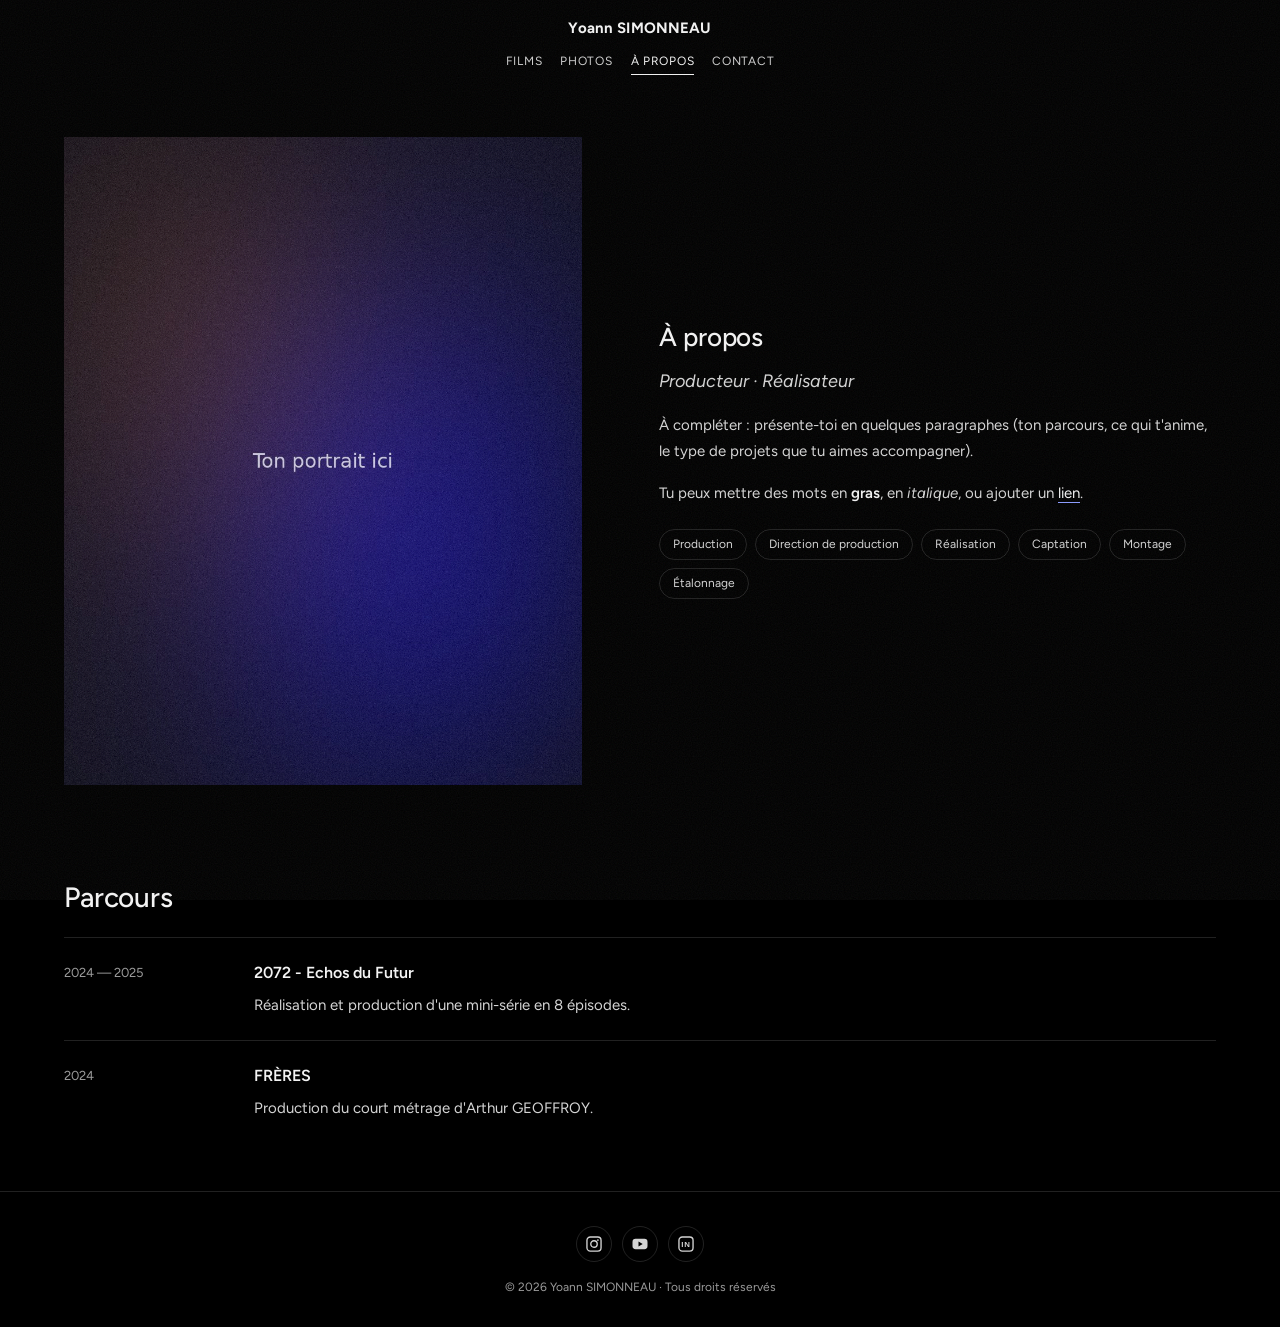
==== commit cba0b620: "Editeur Visuel v2" ====
--- a/a-propos.html
+++ b/a-propos.html
@@ -14,9 +14,9 @@
   <script>(function(){var s=document.createElement('script');s.id='contenu';s.async=false;s.src='data/contenu.js'+(location.protocol.indexOf('http')===0?'?v='+Math.floor(Date.now()/6e4):'');document.head.appendChild(s);})();</script>
   <link rel="preconnect" href="https://fonts.googleapis.com">
   <link rel="preconnect" href="https://fonts.gstatic.com" crossorigin>
-  <link rel="stylesheet" href="assets/css/style.css">
-  <script src="assets/js/modele.js" defer></script>
-  <script src="assets/js/site.js" defer></script>
+  <link rel="stylesheet" href="assets/css/style.css?v=3">
+  <script src="assets/js/modele.js?v=3" defer></script>
+  <script src="assets/js/site.js?v=3" defer></script>
 </head>
 <body data-page="apropos">
   <div id="app"></div>
--- a/assets/css/style.css
+++ b/assets/css/style.css
@@ -56,7 +56,7 @@
 @media (hover: none) { .bg-fixe { background-attachment: scroll; } }
 
 /* Typographie réglable (variables posées par section) */
-.t-body, .rich { font-family: var(--t-f, var(--font)); font-size: var(--t-s, var(--t-s-def, 15px)); font-weight: var(--t-w, 400); font-style: var(--t-i, var(--t-i-def, normal)); text-decoration: var(--t-u, none); text-transform: var(--t-tr, none); line-height: var(--t-lh, 1.75); letter-spacing: var(--t-ls, normal); color: var(--t-c, var(--t-c-def, var(--soft))); text-shadow: var(--t-sh, none); max-width: var(--t-mw, none); }
+.t-body, .rich { font-family: var(--t-f, var(--font)); font-size: var(--t-s, var(--t-s-def, 15px)); font-weight: var(--t-w, 400); font-style: var(--t-i, var(--t-i-def, normal)); text-decoration: var(--t-u, none); text-transform: var(--t-tr, none); line-height: var(--t-lh, 1.75); letter-spacing: var(--t-ls, normal); color: var(--t-c, var(--s-c, var(--t-c-def, var(--soft)))); text-shadow: var(--t-sh, none); max-width: var(--t-mw, none); }
 .al-center .t-body, .al-center .rich { margin-left: auto; margin-right: auto; }
 .al-right .t-body, .al-right .rich { margin-left: auto; }
 .rich p { margin: 0 0 1.05em; } .rich p:last-child { margin-bottom: 0; }
@@ -64,7 +64,7 @@
 .rich a { color: var(--lk-c, var(--fg)); border-bottom: 1px solid var(--accent); transition: color .3s, background-size .4s var(--ease), border-color .3s; }
 .rich strong, .rich b { color: var(--t-c, var(--fg)); font-weight: 600; }
 .rich blockquote { margin: 0 0 1em; padding-left: 1em; border-left: 2px solid var(--accent); font-style: italic; }
-.t-ttl, .rich :is(h2, h3, h4) { font-family: var(--tt-f, var(--font-titres)); font-weight: var(--tt-w, var(--tt-w-def, 500)); font-style: var(--tt-i, normal); text-decoration: var(--tt-u, none); text-transform: var(--tt-tr, var(--tt-tr-def, none)); line-height: var(--tt-lh, 1.15); letter-spacing: var(--tt-ls, var(--tt-ls-def, -.005em)); color: var(--tt-c, var(--fg)); text-shadow: var(--tt-sh, none); max-width: var(--tt-mw, none); }
+.t-ttl, .rich :is(h2, h3, h4) { font-family: var(--tt-f, var(--font-titres)); font-weight: var(--tt-w, var(--tt-w-def, 500)); font-style: var(--tt-i, normal); text-decoration: var(--tt-u, none); text-transform: var(--tt-tr, var(--tt-tr-def, none)); line-height: var(--tt-lh, 1.15); letter-spacing: var(--tt-ls, var(--tt-ls-def, -.005em)); color: var(--tt-c, var(--s-c, var(--fg))); text-shadow: var(--tt-sh, none); max-width: var(--tt-mw, none); }
 .t-ttl { font-size: var(--tt-s, var(--tt-def, 28px)); }
 .rich h2 { font-size: var(--tt-s, clamp(17px, 1.9vw, 22px)); text-transform: var(--tt-tr, uppercase); margin: 0 0 18px; line-height: 1.35; }
 .rich h3 { font-size: 15px; font-weight: 400; font-style: italic; color: var(--muted); text-transform: none; margin: -8px 0 16px; }
@@ -151,7 +151,7 @@
 .al-left .sec-title, .al-left .page-title { text-align: left; }
 .p-head { text-align: inherit; }
 .al-center .p-head, .sec-entete:not([class*=" al-"]) .p-head { text-align: center; }
-.pill { display: inline-block; background: var(--fg); color: var(--bg); font-size: 12px; line-height: 1; padding: 6px 12px; border-radius: 999px; margin-bottom: 18px; }
+.pill { display: inline-block; background: var(--fg); color: var(--bg); font-size: 12px; line-height: 1; padding: 6px 12px; border-radius: 999px; }
 .pill:empty { display: none; }
 .p-title { --tt-def: clamp(30px, 5.6vw, 68px); --tt-tr-def: uppercase; line-height: 1.05; margin: 0; }
 .p-sub { margin: 14px 0 0; font-style: italic; color: var(--soft); font-size: clamp(14px, 1.5vw, 18px); }
@@ -418,3 +418,77 @@
   *, *::before, *::after { animation-duration: .01ms !important; animation-iteration-count: 1 !important; transition-duration: .01ms !important; scroll-behavior: auto !important; }
   .anim, .reveal { opacity: 1; transform: none; }
 }
+
+/* ==========================================================================
+   Éléments dans les sections (version 3)
+   ========================================================================== */
+.stack > .bl { margin-top: var(--mt, var(--mt-def, 14px)); margin-bottom: var(--mb, 0); }
+.stack > .bl:first-child { margin-top: var(--mt, 0); }
+.stack > .bl-pastille + .bl { --mt-def: 18px; }
+.stack > .bl-texte { --mt-def: 16px; }
+.stack > .bl-tags { --mt-def: 22px; }
+.stack > .bl-boutons, .stack > .bl-document { --mt-def: 26px; }
+.stack > :is(.bl-galerie, .bl-projets, .bl-video, .bl-image, .bl-liste, .bl-infos, .bl-credits, .bl-spotify, .bl-fichiers, .bl-reseaux, .bl-formulaire) { --mt-def: 24px; }
+.stack > .bl-titre + .bl-projets { --mt-def: 0px; }
+.stack > .bl-espace { --mt-def: 0px; }
+.bl { position: relative; }
+.bl .chips, .bl .btns { margin-top: 0; }
+.al-center .bl-mw, .bl-mw.al-center { margin-left: auto; margin-right: auto; }
+.al-right .bl-mw, .bl-mw.al-right { margin-left: auto; }
+.bl.box-accent { padding: clamp(20px, 3vw, 36px); }
+.stack.box-accent { padding: clamp(24px, 4vw, 48px); }
+.bl.al-center .t-body, .bl.al-center .t-ttl { margin-left: auto; margin-right: auto; }
+.bl.al-right .t-body, .bl.al-right .t-ttl { margin-left: auto; }
+
+/* Tailles de titres */
+.t-ttl { margin: 0; }
+.ttl-cov { --tt-def: clamp(30px, 5.2vw, 66px); --tt-w-def: 400; margin-bottom: .2em; }
+.ttl-page { --tt-def: clamp(30px, 5.6vw, 68px); --tt-tr-def: uppercase; line-height: 1.05; }
+.ttl-section { --tt-def: clamp(28px, 4vw, 46px); --tt-w-def: 400; }
+.ttl-bloc { --tt-def: clamp(20px, 2.4vw, 28px); }
+.ttl-texte { --tt-def: clamp(18px, 2.1vw, 26px); }
+.ttl-petit { --tt-def: 15px; --tt-w-def: 600; }
+.stack > .bl-titre:has(.ttl-section) + .bl { --mt-def: clamp(20px, 3vw, 36px); }
+
+/* Deux colonnes */
+.deux { display: flex; flex-direction: column; gap: clamp(24px, 4vw, 44px); }
+.deux-row { display: grid; grid-template-columns: var(--prop, 57%) 1fr; gap: clamp(30px, 6vw, 96px); text-align: left; align-items: start; }
+.deux-row > .stack { min-width: 0; }
+.p-details { font-size: 13px; }
+.stack > .bl-credits { --mt-def: 30px; }
+
+/* Réseaux sociaux (icônes monochromes) */
+.ico { display: block; flex-shrink: 0; }
+.soc { list-style: none; padding: 0; margin: 0; display: flex; flex-wrap: wrap; gap: 10px; }
+.al-center .soc { justify-content: center; } .al-right .soc { justify-content: flex-end; }
+.soc a { display: inline-flex; align-items: center; gap: 9px; color: var(--soft); transition: color .3s, background .3s, border-color .3s; }
+.soc a:hover { color: var(--fg); }
+.soc-icones a { width: 44px; height: 44px; justify-content: center; border: 1px solid var(--line); border-radius: 50%; }
+.soc-icones a:hover { color: var(--bg); background: var(--fg); border-color: var(--fg); }
+.soc-icones-texte a { padding: 9px 16px 9px 12px; border: 1px solid var(--line); border-radius: 999px; font-size: 12px; text-transform: uppercase; letter-spacing: .1em; }
+.soc-icones-texte a:hover { border-color: var(--fg); }
+.soc-texte { gap: 10px 24px; } .soc-texte a { font-size: 13px; text-transform: uppercase; letter-spacing: .1em; }
+.ftr .soc { justify-content: center; margin-bottom: 16px; }
+.ftr .soc-icones a { width: 36px; height: 36px; }
+.btn-doc .ico { margin: -2px 0; }
+
+/* Parcours / formations avec logos */
+.timeline.has-logos .tl { grid-template-columns: 150px var(--logo, 56px) 1fr; align-items: start; }
+.tl-logo { margin: 0; width: var(--logo, 56px); height: var(--logo, 56px); display: flex; align-items: center; justify-content: center; overflow: hidden; }
+.tl-logo img { max-width: 100%; max-height: 100%; width: auto; height: auto; object-fit: contain; transition: filter .4s; }
+.logos-nb .tl-logo img { filter: grayscale(1) contrast(1.05); }
+.logos-blanc .tl-logo img { filter: brightness(0) invert(1); }
+.logos-noir .tl-logo img { filter: brightness(0); }
+.tl:hover .tl-logo img { filter: none; }
+.logos-blanc .tl:hover .tl-logo img, .logos-noir .tl:hover .tl-logo img { filter: brightness(0) invert(1) opacity(.85); }
+.tl-sub { margin: 2px 0 6px; color: var(--muted); font-size: 13.5px; }
+.tl-link:hover .tl-ttl { color: var(--accent); }
+.tl-body .t-body { margin-top: 6px; }
+
+@media (max-width: 900px) { .deux-row { grid-template-columns: 1fr; } }
+@media (max-width: 700px) {
+  .stack > .bl { margin-top: var(--mtm, var(--mt, calc(var(--mt-def, 14px) * .85))); }
+  .stack > .bl:first-child { margin-top: var(--mtm, var(--mt, 0)); }
+  .timeline.has-logos .tl { grid-template-columns: var(--logo, 56px) 1fr; column-gap: 16px; }
+  .timeline.has-logos .tl-when { grid-column: 1 / -1; }
+}
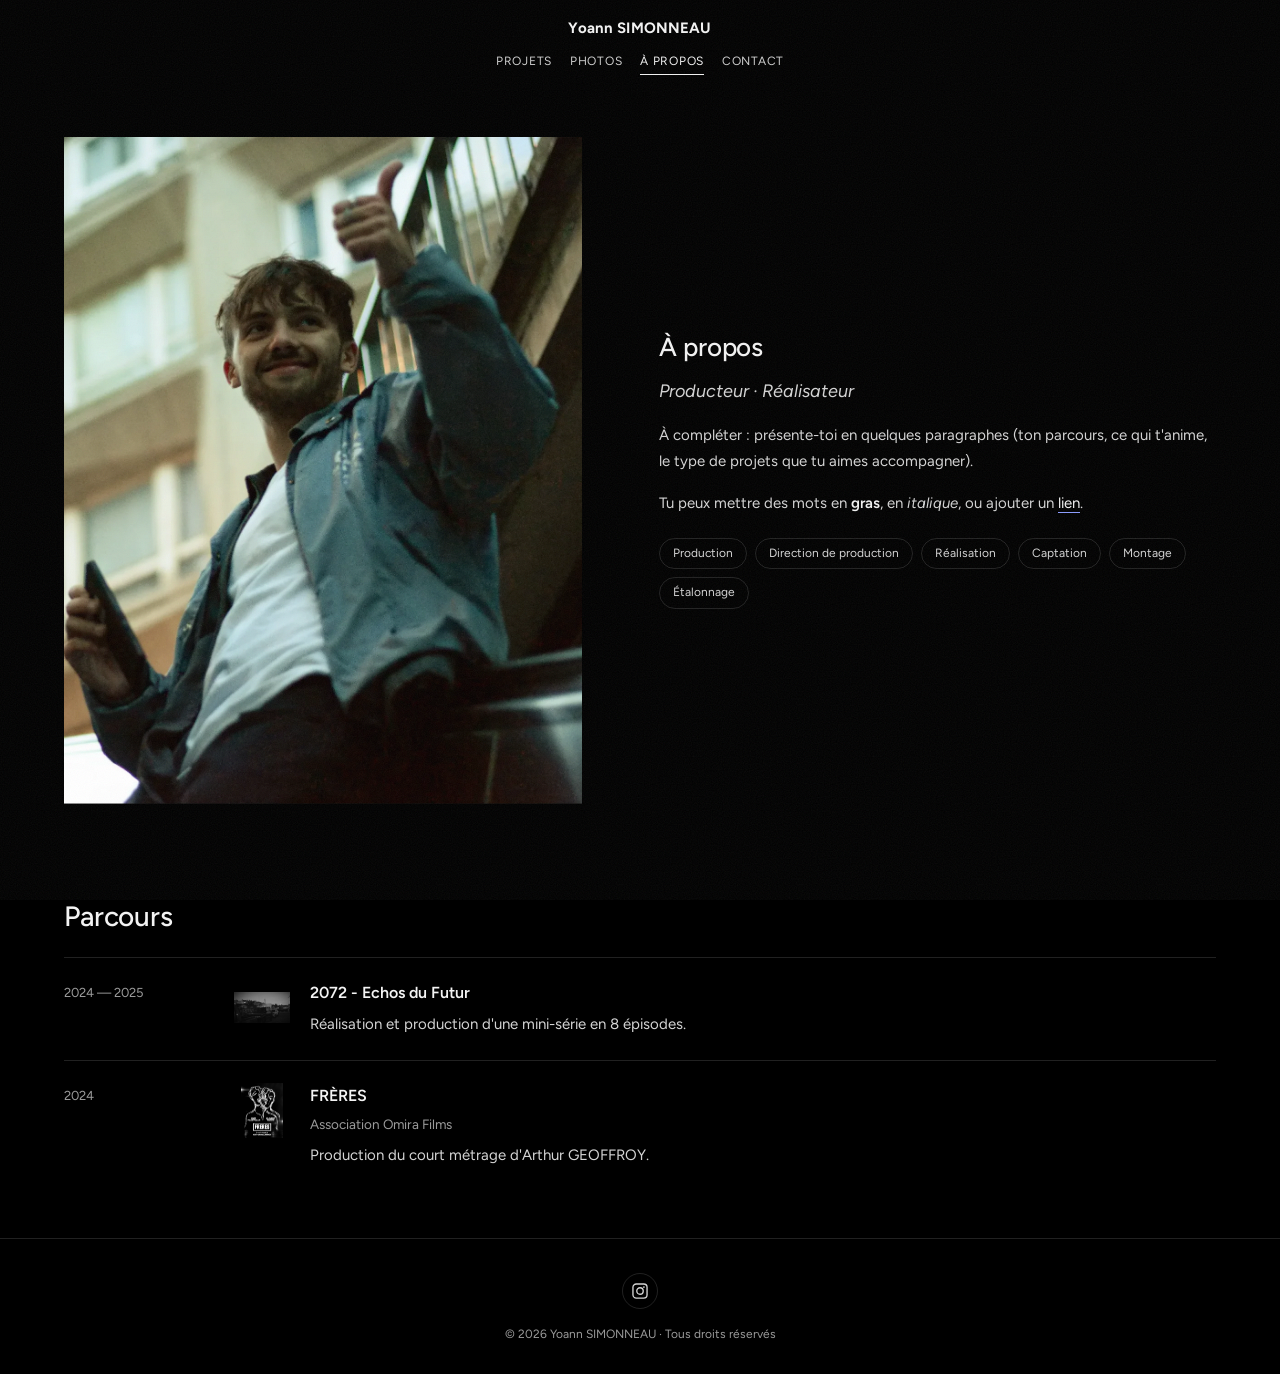
==== commit 4b3f505b: "Mise a jour V4" ====
--- a/a-propos.html
+++ b/a-propos.html
@@ -14,9 +14,9 @@
   <script>(function(){var s=document.createElement('script');s.id='contenu';s.async=false;s.src='data/contenu.js'+(location.protocol.indexOf('http')===0?'?v='+Math.floor(Date.now()/6e4):'');document.head.appendChild(s);})();</script>
   <link rel="preconnect" href="https://fonts.googleapis.com">
   <link rel="preconnect" href="https://fonts.gstatic.com" crossorigin>
-  <link rel="stylesheet" href="assets/css/style.css?v=3">
-  <script src="assets/js/modele.js?v=3" defer></script>
-  <script src="assets/js/site.js?v=3" defer></script>
+  <link rel="stylesheet" href="assets/css/style.css?v=4">
+  <script src="assets/js/modele.js?v=4" defer></script>
+  <script src="assets/js/site.js?v=4" defer></script>
 </head>
 <body data-page="apropos">
   <div id="app"></div>
--- a/assets/css/style.css
+++ b/assets/css/style.css
@@ -1,12 +1,12 @@
 /* ==========================================================================
-   Portfolio — styles (version 2, sections)
+   Portfolio — styles (version 4 : éléments, tailles réglables, téléphone)
    Couleurs et polices : réglables dans l'éditeur (Réglages du site).
    ========================================================================== */
 :root {
   --bg: #000; --fg: #f3f3f3; --muted: #9a9a9a; --soft: #d4d4d4;
   --line: rgba(255, 255, 255, .13); --accent: #8a9bff;
   --ease: cubic-bezier(.2, .7, .2, 1);
-  --pad: clamp(18px, 4vw, 44px);
+  --pad: clamp(18px, calc(4 * var(--vw1, 1vw)), 44px);
   --font: 'Figtree', system-ui, -apple-system, 'Segoe UI', Roboto, Arial, sans-serif;
   --font-titres: var(--font);
 }
@@ -18,7 +18,7 @@
 button { font: inherit; color: inherit; }
 :focus-visible { outline: 1px solid var(--accent); outline-offset: 3px; }
 [hidden] { display: none !important; }
-#app { opacity: 0; transition: opacity .55s var(--ease); min-height: 100vh; display: flex; flex-direction: column; }
+#app { opacity: 0; transition: opacity .55s var(--ease); min-height: calc(100 * var(--vh1, 1vh)); display: flex; flex-direction: column; }
 body.ready #app { opacity: 1; }
 body.leaving #app { opacity: 0; transition-duration: .22s; }
 main { flex: 1; }
@@ -66,7 +66,7 @@
 .rich blockquote { margin: 0 0 1em; padding-left: 1em; border-left: 2px solid var(--accent); font-style: italic; }
 .t-ttl, .rich :is(h2, h3, h4) { font-family: var(--tt-f, var(--font-titres)); font-weight: var(--tt-w, var(--tt-w-def, 500)); font-style: var(--tt-i, normal); text-decoration: var(--tt-u, none); text-transform: var(--tt-tr, var(--tt-tr-def, none)); line-height: var(--tt-lh, 1.15); letter-spacing: var(--tt-ls, var(--tt-ls-def, -.005em)); color: var(--tt-c, var(--s-c, var(--fg))); text-shadow: var(--tt-sh, none); max-width: var(--tt-mw, none); }
 .t-ttl { font-size: var(--tt-s, var(--tt-def, 28px)); }
-.rich h2 { font-size: var(--tt-s, clamp(17px, 1.9vw, 22px)); text-transform: var(--tt-tr, uppercase); margin: 0 0 18px; line-height: 1.35; }
+.rich h2 { font-size: var(--tt-s, clamp(17px, calc(1.9 * var(--vw1, 1vw)), 22px)); text-transform: var(--tt-tr, uppercase); margin: 0 0 18px; line-height: 1.35; }
 .rich h3 { font-size: 15px; font-weight: 400; font-style: italic; color: var(--muted); text-transform: none; margin: -8px 0 16px; }
 .rich h2:not(:first-child) { margin-top: 40px; }
 .al-center .t-ttl { margin-left: auto; margin-right: auto; }
@@ -125,7 +125,7 @@
 .reveal.in { opacity: 1; transform: none; }
 
 /* ---------- Couverture ---------- */
-.cov { position: relative; overflow: hidden; height: calc(var(--cov-h, 70) * 1vh); height: calc(var(--cov-h, 70) * 1svh); min-height: 340px; }
+.cov { position: relative; overflow: hidden; height: calc(var(--cov-h, 70) * var(--vh1, 1svh)); min-height: 340px; }
 .cov-media { position: absolute; inset: 0; container-type: size; background: #07070c; }
 .cov-media img { width: 100%; height: 100%; object-fit: cover; animation: kenburns 18s var(--ease) both; }
 .cov-ov { position: absolute; inset: 0; pointer-events: none; }
@@ -133,10 +133,12 @@
 .bg-video.on { opacity: 1; }
 @keyframes kenburns { from { transform: scale(1.09); } to { transform: scale(1); } }
 .cov-box { position: absolute; z-index: 2; transform: translate(-50%, -50%); width: max-content; }
-.cov-title { --tt-def: clamp(30px, 5.2vw, 66px); --tt-w-def: 400; margin: 0 0 .55em; }
-.cov-txt { --t-c-def: #eee; --t-s-def: clamp(13px, 1.25vw, 16px); }
+.cov-title { --tt-def: clamp(30px, calc(5.2 * var(--vw1, 1vw)), 66px); --tt-w-def: 400; margin: 0 0 .55em; }
+.cov-txt { --t-c-def: #eee; --t-s-def: clamp(13px, calc(1.25 * var(--vw1, 1vw)), 16px); }
 .cov-box .rich { max-width: var(--t-mw, 540px); margin-left: auto; margin-right: auto; }
-.cov-box[style*="text-align:left"] .rich { margin-left: 0; } .cov-box[style*="text-align:right"] .rich { margin-right: 0; }
+.cov-box { left: var(--cx, 50%); top: var(--cy, 50%); max-width: min(var(--cw, 680px), 92%); }
+.cta-left { text-align: left; } .cta-center { text-align: center; } .cta-right { text-align: right; }
+.cta-left .rich { margin-left: 0; } .cta-right .rich { margin-right: 0; }
 .lettres span { display: inline-block; opacity: 0; transform: translateY(.45em); filter: blur(6px); animation: letter .9s var(--ease) forwards; animation-delay: calc(250ms + var(--l) * 38ms); }
 @keyframes letter { to { opacity: 1; transform: none; filter: none; } }
 .cov-intro .rich, .cov-intro .btns { opacity: 0; animation: fadeup 1.1s var(--ease) 1s forwards; }
@@ -146,28 +148,28 @@
 @keyframes scrollcue { to { top: 110%; } }
 
 /* ---------- Titres ---------- */
-.sec-title, .page-title { --tt-def: clamp(28px, 4vw, 46px); --tt-w-def: 400; text-align: center; margin: 0 0 clamp(24px, 4vw, 44px); }
-.sec-title.small { --tt-def: clamp(20px, 2.4vw, 28px); text-align: inherit; margin-bottom: 20px; }
+.sec-title, .page-title { --tt-def: clamp(28px, calc(4 * var(--vw1, 1vw)), 46px); --tt-w-def: 400; text-align: center; margin: 0 0 clamp(24px, calc(4 * var(--vw1, 1vw)), 44px); }
+.sec-title.small { --tt-def: clamp(20px, calc(2.4 * var(--vw1, 1vw)), 28px); text-align: inherit; margin-bottom: 20px; }
 .al-left .sec-title, .al-left .page-title { text-align: left; }
 .p-head { text-align: inherit; }
 .al-center .p-head, .sec-entete:not([class*=" al-"]) .p-head { text-align: center; }
 .pill { display: inline-block; background: var(--fg); color: var(--bg); font-size: 12px; line-height: 1; padding: 6px 12px; border-radius: 999px; }
 .pill:empty { display: none; }
-.p-title { --tt-def: clamp(30px, 5.6vw, 68px); --tt-tr-def: uppercase; line-height: 1.05; margin: 0; }
-.p-sub { margin: 14px 0 0; font-style: italic; color: var(--soft); font-size: clamp(14px, 1.5vw, 18px); }
+.p-title { --tt-def: clamp(30px, calc(5.6 * var(--vw1, 1vw)), 68px); --tt-tr-def: uppercase; line-height: 1.05; margin: 0; }
+.p-sub { margin: 14px 0 0; font-style: italic; color: var(--soft); font-size: clamp(14px, calc(1.5 * var(--vw1, 1vw)), 18px); }
 
 /* ---------- Texte ---------- */
 .eyebrow { display: block; font-size: 11px; letter-spacing: .22em; text-transform: uppercase; color: var(--accent); margin-bottom: 8px; }
-.tx-title { --tt-def: clamp(18px, 2.1vw, 26px); margin: 0 0 10px; }
+.tx-title { --tt-def: clamp(18px, calc(2.1 * var(--vw1, 1vw)), 26px); margin: 0 0 10px; }
 .tx-sub { font-weight: 400; font-style: italic; color: var(--muted); font-size: 15px; margin: 0 0 16px; }
 .tx .t-body { margin-top: 14px; }
-.box-accent { border: 1px solid var(--line); border-left: 2px solid var(--accent); padding: clamp(24px, 4vw, 48px); background: linear-gradient(135deg, color-mix(in srgb, var(--accent) 13%, transparent), transparent 62%); }
+.box-accent { border: 1px solid var(--line); border-left: 2px solid var(--accent); padding: clamp(24px, calc(4 * var(--vw1, 1vw)), 48px); background: linear-gradient(135deg, color-mix(in srgb, var(--accent) 13%, transparent), transparent 62%); }
 .chips { list-style: none; display: flex; flex-wrap: wrap; gap: 8px; padding: 0; margin: 22px 0 0; }
 .al-center .chips, .al-center .btns, .al-center .socials, .al-center .filtres { justify-content: center; }
 .al-right .chips, .al-right .btns, .al-right .socials { justify-content: flex-end; }
 .chips li { border: 1px solid var(--line); border-radius: 999px; padding: 5px 13px; font-size: 12px; color: var(--soft); }
 .chips.big li { font-size: 14px; padding: 8px 18px; }
-.cols { display: grid; grid-template-columns: var(--prop, 45%) 1fr; gap: clamp(28px, 6vw, 90px); align-items: center; }
+.cols { display: grid; grid-template-columns: var(--prop, 45%) 1fr; gap: clamp(28px, calc(6 * var(--vw1, 1vw)), 90px); align-items: center; }
 .cols.img-droite { grid-template-columns: 1fr var(--prop, 45%); }
 .cols.img-droite .cols-img { order: 2; }
 
@@ -215,7 +217,7 @@
 .flt-sature img { filter: saturate(1.6); } .flt-vintage img { filter: sepia(.35) contrast(1.1) brightness(.95) saturate(.85); }
 .flt-froid img { filter: hue-rotate(-12deg) saturate(1.15) brightness(.98); } .flt-chaud img { filter: sepia(.25) saturate(1.3); }
 .gal-head { margin-bottom: 22px; }
-.gal-title { --tt-def: clamp(20px, 2.4vw, 28px); margin: 0 0 6px; }
+.gal-title { --tt-def: clamp(20px, calc(2.4 * var(--vw1, 1vw)), 28px); margin: 0 0 6px; }
 .gal-sub { margin: 0; color: var(--muted); font-style: italic; }
 .gal-grille, .gal-puzzle { display: grid; grid-template-columns: repeat(var(--cols, 3), minmax(0, 1fr)); gap: var(--gap, 12px); }
 .gal-grille .gi { grid-column: span var(--w, 1); }
@@ -246,23 +248,23 @@
 .vfacade { position: relative; padding: 0; background: #0a0a0a; cursor: pointer; display: block; }
 .vfacade img { width: 100%; height: 100%; object-fit: cover; filter: brightness(.72); transition: filter .5s, transform 1.2s var(--ease); }
 .vfacade:hover img { filter: brightness(.9); transform: scale(1.02); }
-.vplay { position: absolute; left: 50%; top: 50%; width: clamp(64px, 8vw, 92px); aspect-ratio: 1; border-radius: 50%; border: 1px solid rgba(255, 255, 255, .8); background: rgba(0, 0, 0, .25); -webkit-backdrop-filter: blur(6px); backdrop-filter: blur(6px); transform: translate(-50%, -50%); transition: transform .5s var(--ease); }
+.vplay { position: absolute; left: 50%; top: 50%; width: clamp(64px, calc(8 * var(--vw1, 1vw)), 92px); aspect-ratio: 1; border-radius: 50%; border: 1px solid rgba(255, 255, 255, .8); background: rgba(0, 0, 0, .25); -webkit-backdrop-filter: blur(6px); backdrop-filter: blur(6px); transform: translate(-50%, -50%); transition: transform .5s var(--ease); }
 .vplay::after { content: ''; position: absolute; left: 54%; top: 50%; transform: translate(-50%, -50%); border-style: solid; border-width: 11px 0 11px 18px; border-color: transparent transparent transparent #fff; }
 .vfacade:hover .vplay { transform: translate(-50%, -50%) scale(1.1); }
 
 /* ---------- Grille de projets + filtres ---------- */
-.filtres { display: flex; flex-wrap: wrap; justify-content: center; gap: 8px; margin: -8px 0 clamp(26px, 4vw, 42px); }
+.filtres { display: flex; flex-wrap: wrap; justify-content: center; gap: 8px; margin: -8px 0 clamp(26px, calc(4 * var(--vw1, 1vw)), 42px); }
 .filtres button { background: transparent; border: 1px solid var(--line); border-radius: 999px; padding: 8px 18px; font-size: 13px; cursor: pointer; transition: background .3s, color .3s, border-color .3s; min-height: 38px; }
 .filtres button:hover { border-color: var(--fg); }
 .filtres button.on { background: var(--fg); color: var(--bg); border-color: var(--fg); }
-.grid { display: grid; grid-template-columns: repeat(var(--cols, 2), minmax(0, 1fr)); gap: clamp(36px, 4vw, 56px) clamp(18px, 2.6vw, 32px); }
+.grid { display: grid; grid-template-columns: repeat(var(--cols, 2), minmax(0, 1fr)); gap: clamp(36px, calc(4 * var(--vw1, 1vw)), 56px) clamp(18px, calc(2.6 * var(--vw1, 1vw)), 32px); }
 .card { display: block; }
 .thumb { position: relative; overflow: hidden; aspect-ratio: var(--ratio, 16/9); background: #0d0d0d; isolation: isolate; }
 .thumb img { position: absolute; inset: 0; width: 100%; height: 100%; object-fit: cover; transition: transform 1.1s var(--ease), filter .7s var(--ease); }
 .thumb-empty { position: absolute; inset: 0; display: grid; place-items: center; color: var(--muted); font-size: 13px; border: 1px dashed var(--line); }
 .fx { position: absolute; inset: 0; pointer-events: none; opacity: 0; background-size: cover; background-position: center; z-index: 1; }
 .thumb-cta { position: absolute; left: 50%; top: 50%; z-index: 3; transform: translate(-50%, -25%); opacity: 0; font-size: 11px; letter-spacing: .24em; text-transform: uppercase; white-space: nowrap; padding: .85em 1.4em; border: 1px solid rgba(255, 255, 255, .7); background: rgba(0, 0, 0, .25); color: #fff; transition: opacity .5s var(--ease), transform .6s var(--ease); }
-.card-title { margin: 14px 0 5px; font-family: var(--font-titres); font-size: clamp(14px, 1.35vw, 17px); font-weight: 700; text-transform: uppercase; letter-spacing: .01em; line-height: 1.3; }
+.card-title { margin: 14px 0 5px; font-family: var(--font-titres); font-size: clamp(14px, calc(1.35 * var(--vw1, 1vw)), 17px); font-weight: 700; text-transform: uppercase; letter-spacing: .01em; line-height: 1.3; }
 .card-title span { background: linear-gradient(currentColor, currentColor) no-repeat 0 100% / 0 1px; transition: background-size .6s var(--ease); padding-bottom: 2px; }
 .card-meta { margin: 0; display: flex; flex-wrap: wrap; align-items: baseline; gap: 2px 8px; font-size: 13px; color: var(--muted); }
 .card-genre { font-size: 11px; text-transform: uppercase; letter-spacing: .14em; color: var(--accent); }
@@ -289,7 +291,7 @@
 @keyframes glitch2 { 0% { transform: translate(6px, 0); clip-path: inset(70% 0 6% 0); } 50% { transform: translate(-5px, 0); clip-path: inset(12% 0 70% 0); } 100% { transform: translate(4px, 0); clip-path: inset(40% 0 35% 0); } }
 
 /* ---------- Fiche, infos, crédits, parcours ---------- */
-.fiche { display: grid; grid-template-columns: minmax(0, 1.35fr) minmax(0, 1fr); gap: clamp(30px, 6vw, 96px); text-align: left; }
+.fiche { display: grid; grid-template-columns: minmax(0, 1.35fr) minmax(0, 1fr); gap: clamp(30px, calc(6 * var(--vw1, 1vw)), 96px); text-align: left; }
 .fiche-r { font-size: 13px; }
 .p-details, .p-credits { margin: 0; }
 .p-details > div, .cr { display: flex; justify-content: space-between; gap: 16px; padding: 10px 0; border-bottom: 1px solid var(--line); }
@@ -308,9 +310,9 @@
 .tl-ttl { margin: 0 0 6px; font-weight: 600; font-size: 16px; }
 
 /* ---------- Contact, réseaux, fichiers, Spotify ---------- */
-.contact-grid { display: grid; grid-template-columns: 1fr 1fr; gap: clamp(30px, 6vw, 90px); text-align: left; }
+.contact-grid { display: grid; grid-template-columns: 1fr 1fr; gap: clamp(30px, calc(6 * var(--vw1, 1vw)), 90px); text-align: left; }
 .contact-grid.single { grid-template-columns: 1fr; max-width: 640px; margin: 0 auto; text-align: center; }
-.big-link { display: inline-block; font-size: clamp(19px, 2.8vw, 32px); margin: 26px 0 10px; background: linear-gradient(currentColor, currentColor) no-repeat 0 100% / 100% 1px; padding-bottom: 4px; transition: background-size .5s var(--ease); word-break: break-word; }
+.big-link { display: inline-block; font-size: clamp(19px, calc(2.8 * var(--vw1, 1vw)), 32px); margin: 26px 0 10px; background: linear-gradient(currentColor, currentColor) no-repeat 0 100% / 100% 1px; padding-bottom: 4px; transition: background-size .5s var(--ease); word-break: break-word; }
 .big-link:hover { background-size: 0 1px; background-position: 100% 100%; }
 .contact-line { display: block; margin: 6px 0; }
 .socials { list-style: none; padding: 0; margin: 28px 0 0; display: flex; flex-wrap: wrap; gap: 10px 24px; }
@@ -338,11 +340,11 @@
 .spacer { display: flex; align-items: center; justify-content: center; }
 .spacer hr { margin: 0; border: 0; }
 .libre { position: relative; height: var(--lh, 560px); }
-.fr-it { position: absolute; }
+.fr-it { position: absolute; left: var(--fx, 0); top: var(--fy, 0); width: var(--fw, 30%); z-index: var(--fz, 1); }
 .fr-it .gi img { cursor: default; }
 
 /* ---------- Navigation projet, pied de page ---------- */
-.p-nav { position: relative; display: flex; justify-content: space-between; align-items: stretch; gap: 20px; margin-top: clamp(40px, 7vw, 100px); margin-bottom: 30px; padding-top: 28px; }
+.p-nav { position: relative; display: flex; justify-content: space-between; align-items: stretch; gap: 20px; margin-top: clamp(40px, calc(7 * var(--vw1, 1vw)), 100px); margin-bottom: 30px; padding-top: 28px; }
 .p-nav::before { content: ''; position: absolute; top: 0; left: var(--pad); right: var(--pad); border-top: 1px solid var(--line); }
 .p-nav-back { display: inline-flex; gap: 8px; align-items: center; align-self: center; font-size: 12px; text-transform: uppercase; letter-spacing: .1em; color: var(--muted); }
 .p-nav-back:hover { color: var(--fg); }
@@ -378,42 +380,41 @@
 /* ==========================================================================
    Tablette & téléphone
    ========================================================================== */
-@media (min-width: 701px) { .hide-d { display: none !important; } }
-@media (max-width: 900px) {
-  .fiche, .contact-grid { grid-template-columns: 1fr; }
-  .cols, .cols.img-droite { grid-template-columns: 1fr; }
-  .cols.img-droite .cols-img { order: 0; }
-}
-@media (max-width: 700px) {
-  .hide-m { display: none !important; }
-  .sec { padding-top: var(--ptm, calc(var(--pt, 48px) * .7)); padding-bottom: var(--pbm, calc(var(--pb, 48px) * .7)); }
-  .t-body, .rich { font-size: var(--t-sm, var(--t-s, var(--t-s-def, 15px))); }
-  .t-ttl { font-size: var(--tt-sm, min(var(--tt-s, var(--tt-def, 28px)), 11vw)); }
-  .hdr { padding-top: calc(12px + env(safe-area-inset-top)); padding-bottom: 10px; gap: 6px; }
-  .hdr-gauche { flex-direction: column; }
-  .hdr-name { font-size: 14px; }
-  .hdr-nav { gap: 2px 16px; } .hdr-nav a { font-size: 11.5px; padding: 6px 0; }
-  .cov { min-height: 320px; }
-  .cov-box { left: 50% !important; width: 88%; max-width: 88% !important; }
-  .grid { grid-template-columns: repeat(var(--cols-m, 1), minmax(0, 1fr)); }
-  .gal-grille, .gal-puzzle { grid-template-columns: repeat(var(--cols-m, 2), minmax(0, 1fr)); }
-  .gal-grille .gi, .gal-puzzle .gi { grid-column: span var(--wm, 1); }
-  .gal-puzzle { grid-auto-rows: calc(var(--row, 220px) * .62); }
-  .gal-puzzle .gi { grid-row: span var(--hm, 1); }
-  .gal-mosaique { columns: var(--cols-m, 2); }
-  .gal-bande .gi { height: calc(var(--band, 440px) * .6); }
-  .gal-duo { grid-template-columns: 1fr; }
-  .infos.cols-2 { grid-template-columns: 1fr; }
-  .spot { grid-template-columns: 1fr; }
-  .libre { height: auto; display: flex; flex-direction: column; gap: 16px; }
-  .fr-it { position: relative; left: auto !important; top: auto !important; width: 100% !important; }
-  .p-nav { flex-direction: column-reverse; align-items: stretch; }
-  .p-nav-back { padding: 10px; }
-  .p-nav-next { min-width: 0; }
-  .timeline .tl { grid-template-columns: 1fr; gap: 4px; }
-  .sl-btn { display: none; }
-  .lb figure { padding: 56px 8px 50px; } .lb-prev, .lb-next { display: none; }
-}
+html.vd .hide-d { display: none !important; }
+
+/* Téléphone (classe vm posée par site.js selon l’appareil) */
+  html.vm .hide-m { display: none !important; }
+  html.vm .sec { padding-top: var(--ptm, calc(var(--pt, 48px) * .7)); padding-bottom: var(--pbm, calc(var(--pb, 48px) * .7)); }
+  html.vm .t-body, html.vm .rich { font-size: var(--t-sm, var(--t-s, var(--t-s-def, 15px))); }
+  html.vm .t-ttl { font-size: var(--tt-sm, min(var(--tt-s, var(--tt-def, 28px)), calc(11 * var(--vw1, 1vw)))); }
+  html.vm .hdr { padding-top: calc(12px + env(safe-area-inset-top)); padding-bottom: 10px; gap: 6px; }
+  html.vm .hdr-gauche { flex-direction: column; }
+  html.vm .hdr-name { font-size: 14px; }
+  html.vm .hdr-nav { gap: 2px 16px; } html.vm .hdr-nav a { font-size: 11.5px; padding: 6px 0; }
+  html.vm .cov { min-height: 260px; height: calc(var(--cov-hm, var(--cov-h, 70)) * var(--vh1, 1svh)); }
+  html.vm .cov-box { left: var(--cxm, 50%); top: var(--cym, var(--cy, 50%)); width: var(--cwm, 88%); max-width: 92%; }
+  html.vm .ctam-left { text-align: left !important; } html.vm .ctam-center { text-align: center !important; } html.vm .ctam-right { text-align: right !important; }
+  html.vm .grid { grid-template-columns: repeat(var(--cols-m, 1), minmax(0, 1fr)); gap: 26px 12px; }
+  html.vm .gal-grille, html.vm .gal-puzzle { grid-template-columns: repeat(var(--cols-m, 2), minmax(0, 1fr)); }
+  html.vm .gal-grille .gi, html.vm .gal-puzzle .gi { grid-column: span var(--wm, 1); }
+  html.vm .gal-puzzle { grid-auto-rows: calc(var(--row, 220px) * .62); }
+  html.vm .gal-puzzle .gi { grid-row: span var(--hm, 1); }
+  html.vm .gal-mosaique { columns: var(--cols-m, 2); grid-template-columns: repeat(var(--cols-m, 2), minmax(0, 1fr)); }
+  html.vm .gal-bande .gi { height: calc(var(--band, 440px) * .6); }
+  html.vm .gal-duo { grid-template-columns: 1fr; }
+  html.vm .infos.cols-2 { grid-template-columns: 1fr; }
+  html.vm .spot { grid-template-columns: 1fr; }
+  html.vm .libre.m-empile { height: auto; display: flex; flex-direction: column; gap: 16px; }
+  html.vm .libre.m-empile .fr-it { position: relative; left: auto !important; top: auto !important; width: 100% !important; }
+  html.vm .libre.m-compo { height: var(--lhm, var(--lh, 560px)); }
+  html.vm .libre.m-compo .fr-it { left: var(--fxm, var(--fx, 0)); top: var(--fym, var(--fy, 0)); width: var(--fwm, var(--fw, 30%)); }
+  html.vm .p-nav { flex-direction: column-reverse; align-items: stretch; }
+  html.vm .p-nav-back { padding: 10px; }
+  html.vm .p-nav-next { min-width: 0; }
+  html.vm .timeline .tl { grid-template-columns: 1fr; gap: 4px; }
+  html.vm .sl-btn { display: none; }
+  html.vm .lb figure { padding: 56px 8px 50px; } html.vm .lb-prev, html.vm .lb-next { display: none; }
+
 @media (prefers-reduced-motion: reduce) {
   *, *::before, *::after { animation-duration: .01ms !important; animation-iteration-count: 1 !important; transition-duration: .01ms !important; scroll-behavior: auto !important; }
   .anim, .reveal { opacity: 1; transform: none; }
@@ -435,24 +436,24 @@
 .bl .chips, .bl .btns { margin-top: 0; }
 .al-center .bl-mw, .bl-mw.al-center { margin-left: auto; margin-right: auto; }
 .al-right .bl-mw, .bl-mw.al-right { margin-left: auto; }
-.bl.box-accent { padding: clamp(20px, 3vw, 36px); }
-.stack.box-accent { padding: clamp(24px, 4vw, 48px); }
+.bl.box-accent { padding: clamp(20px, calc(3 * var(--vw1, 1vw)), 36px); }
+.stack.box-accent { padding: clamp(24px, calc(4 * var(--vw1, 1vw)), 48px); }
 .bl.al-center .t-body, .bl.al-center .t-ttl { margin-left: auto; margin-right: auto; }
 .bl.al-right .t-body, .bl.al-right .t-ttl { margin-left: auto; }
 
 /* Tailles de titres */
 .t-ttl { margin: 0; }
-.ttl-cov { --tt-def: clamp(30px, 5.2vw, 66px); --tt-w-def: 400; margin-bottom: .2em; }
-.ttl-page { --tt-def: clamp(30px, 5.6vw, 68px); --tt-tr-def: uppercase; line-height: 1.05; }
-.ttl-section { --tt-def: clamp(28px, 4vw, 46px); --tt-w-def: 400; }
-.ttl-bloc { --tt-def: clamp(20px, 2.4vw, 28px); }
-.ttl-texte { --tt-def: clamp(18px, 2.1vw, 26px); }
+.ttl-cov { --tt-def: clamp(30px, calc(5.2 * var(--vw1, 1vw)), 66px); --tt-w-def: 400; margin-bottom: .2em; }
+.ttl-page { --tt-def: clamp(30px, calc(5.6 * var(--vw1, 1vw)), 68px); --tt-tr-def: uppercase; line-height: 1.05; }
+.ttl-section { --tt-def: clamp(28px, calc(4 * var(--vw1, 1vw)), 46px); --tt-w-def: 400; }
+.ttl-bloc { --tt-def: clamp(20px, calc(2.4 * var(--vw1, 1vw)), 28px); }
+.ttl-texte { --tt-def: clamp(18px, calc(2.1 * var(--vw1, 1vw)), 26px); }
 .ttl-petit { --tt-def: 15px; --tt-w-def: 600; }
-.stack > .bl-titre:has(.ttl-section) + .bl { --mt-def: clamp(20px, 3vw, 36px); }
+.stack > .bl-titre:has(.ttl-section) + .bl { --mt-def: clamp(20px, calc(3 * var(--vw1, 1vw)), 36px); }
 
 /* Deux colonnes */
-.deux { display: flex; flex-direction: column; gap: clamp(24px, 4vw, 44px); }
-.deux-row { display: grid; grid-template-columns: var(--prop, 57%) 1fr; gap: clamp(30px, 6vw, 96px); text-align: left; align-items: start; }
+.deux { display: flex; flex-direction: column; gap: clamp(24px, calc(4 * var(--vw1, 1vw)), 44px); }
+.deux-row { display: grid; grid-template-columns: var(--prop, 57%) 1fr; gap: clamp(30px, calc(6 * var(--vw1, 1vw)), 96px); text-align: left; align-items: start; }
 .deux-row > .stack { min-width: 0; }
 .p-details { font-size: 13px; }
 .stack > .bl-credits { --mt-def: 30px; }
@@ -485,10 +486,117 @@
 .tl-link:hover .tl-ttl { color: var(--accent); }
 .tl-body .t-body { margin-top: 6px; }
 
-@media (max-width: 900px) { .deux-row { grid-template-columns: 1fr; } }
-@media (max-width: 700px) {
-  .stack > .bl { margin-top: var(--mtm, var(--mt, calc(var(--mt-def, 14px) * .85))); }
-  .stack > .bl:first-child { margin-top: var(--mtm, var(--mt, 0)); }
-  .timeline.has-logos .tl { grid-template-columns: var(--logo, 56px) 1fr; column-gap: 16px; }
-  .timeline.has-logos .tl-when { grid-column: 1 / -1; }
-}
+
+/* Téléphone (classe vm posée par site.js selon l’appareil) */
+  html.vm .stack > .bl { margin-top: var(--mtm, var(--mt, calc(var(--mt-def, 14px) * .85))); }
+  html.vm .stack > .bl:first-child { margin-top: var(--mtm, var(--mt, 0)); }
+  html.vm .timeline.has-logos .tl { grid-template-columns: var(--logo, 56px) 1fr; column-gap: 16px; }
+  html.vm .timeline.has-logos .tl-when { grid-column: 1 / -1; }
+
+
+
+/* ==========================================================================
+   Version 4
+   ========================================================================== */
+/* Pastilles sur une seule ligne */
+.pills { display: flex; flex-wrap: wrap; gap: 8px; align-items: center; }
+.al-center .pills, .sec-entete:not([class*=" al-"]) .pills { justify-content: center; }
+.al-right .pills { justify-content: flex-end; }
+
+/* Taille des éléments et des images */
+.bl-w { width: var(--bw); max-width: 100%; }
+.bl-mw { max-width: var(--bmw); }
+.al-center .stack > .bl-w, .bl-w.al-center, .al-center .stack > .bl-mw { margin-left: auto; margin-right: auto; }
+.al-right .stack > .bl-w, .bl-w.al-right { margin-left: auto; }
+.bl.bl-p { padding: var(--bp); }
+.bl.has-dec, .sec.has-dec > .sec-in { translate: var(--dx, 0px) var(--dy, 0px); }
+.bl-full { width: calc(100 * var(--vw1, 1vw)); max-width: calc(100 * var(--vw1, 1vw)); margin-left: calc(50% - calc(50 * var(--vw1, 1vw))) !important; margin-right: 0 !important; }
+.sec.has-hmin { min-height: var(--hmin); }
+.stack.box-accent { padding: var(--boxp, clamp(24px, calc(4 * var(--vw1, 1vw)), 48px)); }
+.img-box { width: var(--iw, 100%); max-width: 100%; }
+.al-center .img-box, .bl.al-center .img-box { margin-left: auto; margin-right: auto; }
+.al-right .img-box { margin-left: auto; }
+.img-box.has-h .gi-media { height: var(--ih); }
+.img-box.has-h .gi img, .img-box.has-hm .gi img { height: 100%; }
+
+/* Galeries : mosaïque dans l'ordre des lignes, rangées ajustées, formats */
+.gal-mosaique:not(.ordre-col) { columns: auto; display: grid; grid-template-columns: repeat(var(--cols, 3), minmax(0, 1fr)); column-gap: var(--gap, 12px); row-gap: 0; grid-auto-rows: 2px; align-items: start; }
+.gal-mosaique:not(.ordre-col) .gi { margin: 0; }
+.gal-rangees { display: flex; flex-wrap: wrap; gap: var(--gap, 12px); }
+.gal-rangees::after { content: ''; flex-grow: 10000; }
+.gal-rangees.r-full::after { display: none; }
+.gal-rangees .gi { flex: var(--r, 1.5) 1 calc(var(--r, 1.5) * var(--row, 260px)); min-width: 0; display: flex; flex-direction: column; }
+.gal-rangees .gi-media { aspect-ratio: var(--r, 1.5); }
+.gal-rangees .gi img, .gal-pile .gi-media[style*="aspect-ratio"] img, .gal-duo .gi-media[style*="aspect-ratio"] img, .gal-mosaique .gi-media[style*="aspect-ratio"] img { width: 100%; height: 100%; object-fit: cover; }
+.gal-bande .gi-media[style*="aspect-ratio"] img { width: 100%; height: 100%; object-fit: cover; }
+
+/* Vignettes de projets : animation au survol */
+.thumb-hov { position: absolute; inset: 0; z-index: 4; display: flex; align-items: center; justify-content: center; text-align: center; padding: 8%; background: var(--hv, rgba(0, 0, 0, .45)); opacity: 0; transition: opacity .45s var(--ease); pointer-events: none; }
+.th-in { display: flex; flex-direction: column; align-items: center; gap: 9px; color: #fff; }
+.th-t { font-family: var(--font-titres); font-size: clamp(15px, calc(1.7 * var(--vw1, 1vw)), 22px); font-weight: 700; text-transform: uppercase; letter-spacing: .04em; line-height: 1.2; }
+.th-r { font-size: 13px; font-style: italic; color: rgba(255, 255, 255, .85); }
+.th-c { font-size: 10.5px; letter-spacing: .22em; text-transform: uppercase; border: 1px solid rgba(255, 255, 255, .7); padding: 8px 14px; }
+.card:is(:hover, :focus-visible, .is-hover) .thumb-hov { opacity: 1; }
+.card:is(:hover, :focus-visible, .is-hover) .th-in { animation: var(--an, a-fade-up) var(--ad, .6s) cubic-bezier(.2, .7, .2, 1) both; }
+.card.has-hov .thumb-cta { display: none; }
+.filtres .g-vide { opacity: .45; border-style: dashed; }
+
+/* ---------- Téléphone ---------- */
+/* Téléphone (classe vm posée par site.js selon l’appareil) */
+  html.vm { --pad: 20px; }
+  html.vm body { font-size: calc(15px * var(--ms, .9)); }
+  html.vm .sec { padding-top: var(--ptm, calc(var(--pt, 48px) * .8)); padding-bottom: var(--pbm, calc(var(--pb, 48px) * .8)); }
+  html.vm .t-body, html.vm .rich { font-size: var(--t-sm, calc(var(--t-s, var(--t-s-def, 15px)) * var(--ms, .9))); line-height: var(--t-lhm, var(--t-lh, 1.7)); letter-spacing: var(--t-lsm, var(--t-ls, normal)); }
+  html.vm .t-ttl { font-size: var(--tt-sm, calc(min(var(--tt-s, var(--tt-def, 28px)), calc(10 * var(--vw1, 1vw))) * var(--ms, .9))); }
+  html.vm .t-ttl, html.vm .rich :is(h2, html.vm h3, html.vm h4) { line-height: var(--tt-lhm, var(--tt-lh, 1.15)); letter-spacing: var(--tt-lsm, var(--tt-ls, var(--tt-ls-def, -.005em))); }
+  html.vm .ttl-cov { --tt-def: 28px; } html.vm .ttl-page { --tt-def: 27px; } html.vm .ttl-section { --tt-def: 24px; } html.vm .ttl-bloc { --tt-def: 19px; } html.vm .ttl-texte { --tt-def: 17px; }
+  html.vm .card-title { font-size: 12.5px; margin-top: 10px; }
+  html.vm .card-meta { font-size: 11.5px; } html.vm .card-genre { font-size: 9.5px; }
+  html.vm .th-t { font-size: 13px; } html.vm .th-c { font-size: 9px; padding: 6px 10px; } html.vm .th-r { font-size: 11px; }
+  html.vm .filtres button { padding: 6px 13px; font-size: 12px; min-height: 32px; }
+  html.vm .pill { font-size: 11px; }
+  /* Colonnes : côte à côte (comme sur ordinateur) ou empilées */
+  html.vm .deux.m-empile .deux-row, html.vm .cols.m-empile, html.vm .cols.m-empile.img-droite { grid-template-columns: 1fr; }
+  html.vm .cols.m-empile.img-droite .cols-img { order: 0; }
+  html.vm .deux.m-cote .deux-row { grid-template-columns: var(--propm, var(--prop, 57%)) minmax(0, 1fr); gap: 18px; }
+  html.vm .cols.m-cote { grid-template-columns: var(--propm, var(--prop, 45%)) minmax(0, 1fr); gap: 16px; }
+  html.vm .cols.m-cote.img-droite { grid-template-columns: minmax(0, 1fr) var(--propm, var(--prop, 45%)); }
+  html.vm .m-cote .t-body, html.vm .m-cote .rich { font-size: var(--t-sm, 12.5px); line-height: var(--t-lhm, 1.6); }
+  html.vm .m-cote .t-ttl { font-size: var(--tt-sm, calc(min(var(--tt-s, var(--tt-def, 28px)), calc(6.4 * var(--vw1, 1vw))) * var(--ms, .9))); }
+  html.vm .m-cote :is(.p-details, html.vm .p-credits, html.vm .infos) { font-size: 11.5px; }
+  html.vm .m-cote :is(.p-details > div, html.vm .cr) { gap: 4px 8px; padding: 7px 0; flex-wrap: wrap; }
+  html.vm .m-cote .cr dd span { white-space: normal; }
+  html.vm .m-cote :is(.p-details, html.vm .p-credits) dt { flex-shrink: 1; min-width: 0; overflow-wrap: anywhere; }
+  html.vm .m-cote .p-details dd { text-align: right; }
+  html.vm .m-cote .timeline .tl, html.vm .m-cote .timeline.has-logos .tl { gap: 2px 10px; padding: 14px 0; }
+  html.vm .m-cote .tl-ttl { font-size: 13.5px; } html.vm .m-cote .tl-sub { font-size: 12px; }
+  html.vm .m-cote .timeline.has-logos .tl { grid-template-columns: calc(var(--logo, 56px) * .7) 1fr; }
+  html.vm .m-cote .tl-logo { width: calc(var(--logo, 56px) * .7); height: calc(var(--logo, 56px) * .7); }
+  /* Valeurs propres au téléphone */
+  html.vm .stack > .bl { margin-bottom: var(--mbm, var(--mb, 0)); }
+  html.vm .bl-wm { width: var(--bwm) !important; max-width: 100%; }
+  html.vm .bl-mwm { max-width: var(--bmwm) !important; }
+  html.vm .bl.bl-pm { padding: var(--bpm) !important; }
+  html.vm .bl.has-decm, html.vm .sec.has-decm > .sec-in { translate: var(--dxm, 0px) var(--dym, 0px) !important; }
+  html.vm .sec.has-hminm { min-height: var(--hminm); }
+  html.vm .stack.box-accent { padding: var(--boxpm, var(--boxp, 22px)); }
+  html.vm .img-box { width: var(--iwm, var(--iw, 100%)); }
+  html.vm .img-box.has-hm .gi-media { height: var(--ihm); aspect-ratio: auto !important; }
+  html.vm .gal { gap: var(--gap-m, var(--gap, 12px)); }
+  html.vm .gal-mosaique { column-gap: var(--gap-m, var(--gap, 12px)); row-gap: 0; }
+  html.vm .gal-puzzle { grid-auto-rows: var(--row-m, calc(var(--row, 220px) * .62)); }
+  html.vm .gal-bande .gi { height: var(--band-m, calc(var(--band, 440px) * .6)); }
+  html.vm .gal-rangees .gi { flex-basis: calc(var(--r, 1.5) * var(--row-m, calc(var(--row, 260px) * .55))); }
+  html.vm .alm-left, html.vm .alm-left > .sec-in { text-align: left !important; }
+  html.vm .alm-center, html.vm .alm-center > .sec-in { text-align: center !important; }
+  html.vm .alm-right, html.vm .alm-right > .sec-in { text-align: right !important; }
+  html.vm .alm-center :is(.t-body, html.vm .rich, html.vm .t-ttl, html.vm .img-box), html.vm .alm-center > .stack > :is(.bl-w, html.vm .bl-mw), html.vm .bl-w.alm-center, html.vm .bl-mw.alm-center { margin-left: auto; margin-right: auto; }
+  html.vm .alm-left :is(.t-body, html.vm .rich, html.vm .t-ttl, html.vm .img-box), html.vm .bl-w.alm-left { margin-left: 0; margin-right: auto; }
+  html.vm .alm-right :is(.t-body, html.vm .rich, html.vm .t-ttl, html.vm .img-box), html.vm .bl-w.alm-right { margin-left: auto; margin-right: 0; }
+  html.vm .alm-center :is(.chips, html.vm .btns, html.vm .soc, html.vm .pills, html.vm .filtres) { justify-content: center; }
+  html.vm .alm-left :is(.chips, html.vm .btns, html.vm .soc, html.vm .pills, html.vm .filtres) { justify-content: flex-start; }
+  html.vm .alm-right :is(.chips, html.vm .btns, html.vm .soc, html.vm .pills, html.vm .filtres) { justify-content: flex-end; }
+
+/* Parcours dans une colonne : date plus étroite */
+html.vd .deux-row .timeline .tl { grid-template-columns: 92px 1fr; }
+html.vd .deux-row .timeline.has-logos .tl { grid-template-columns: 92px var(--logo, 56px) 1fr; }
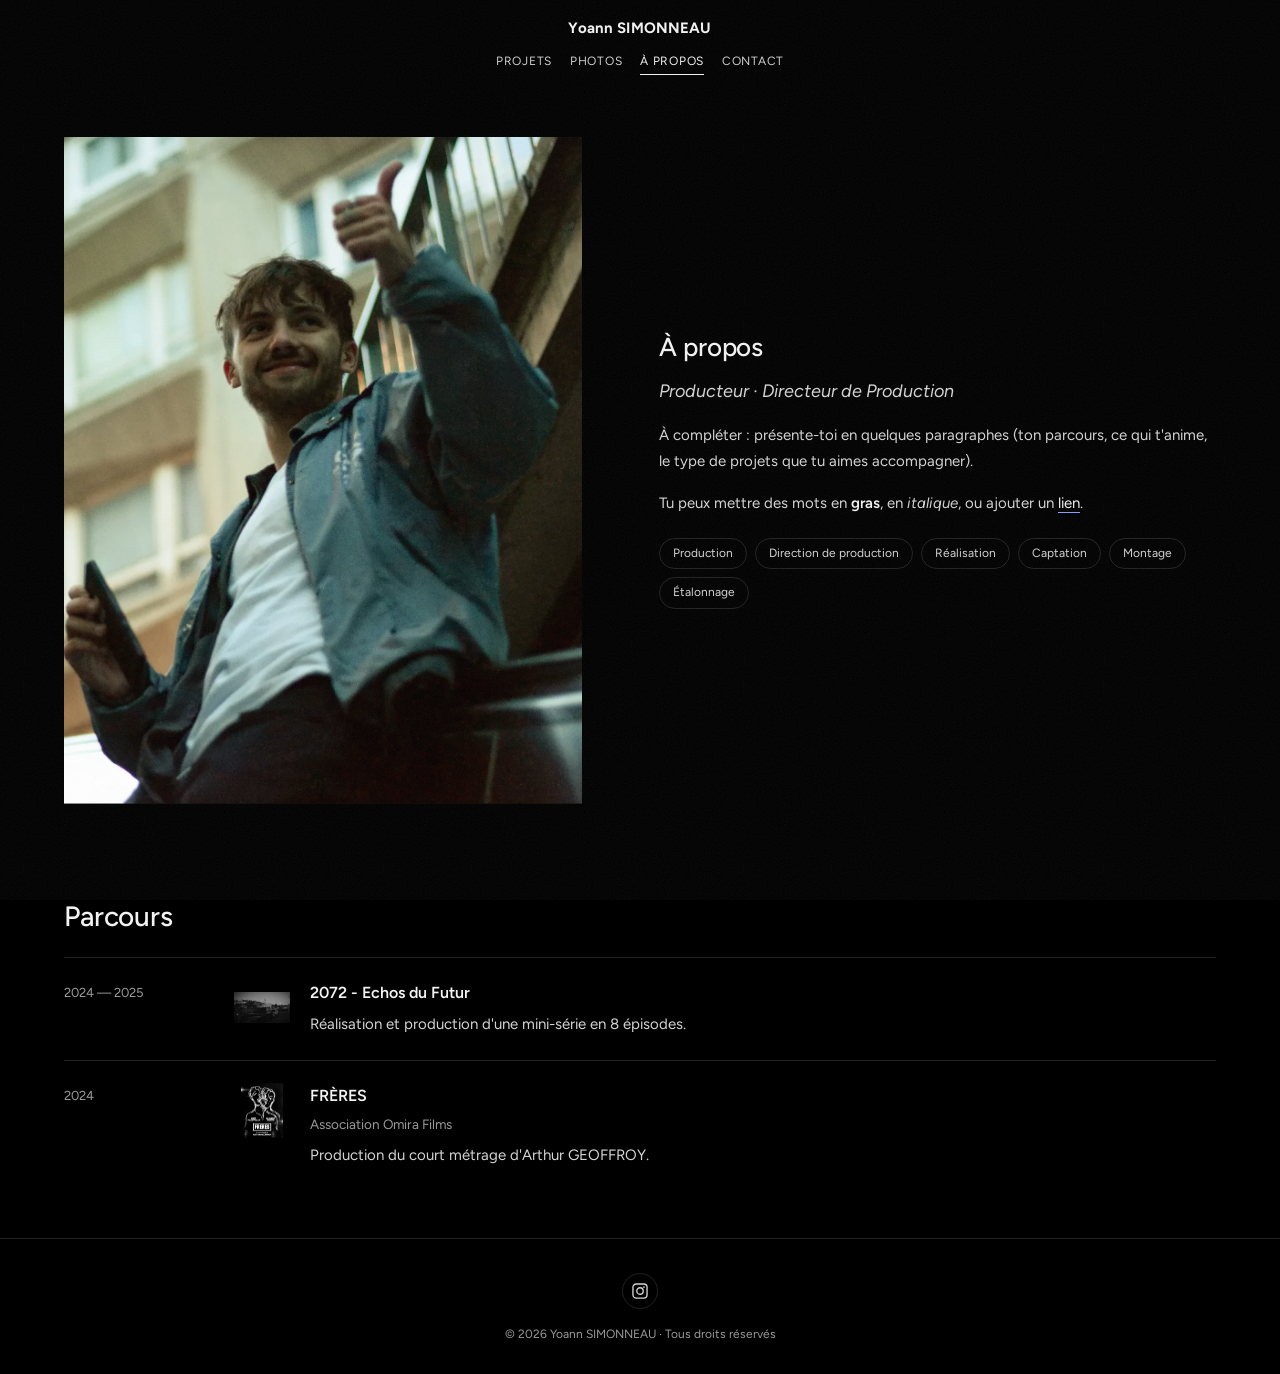
==== commit 0e01c98e: "maj v5" ====
--- a/a-propos.html
+++ b/a-propos.html
@@ -14,9 +14,9 @@
   <script>(function(){var s=document.createElement('script');s.id='contenu';s.async=false;s.src='data/contenu.js'+(location.protocol.indexOf('http')===0?'?v='+Math.floor(Date.now()/6e4):'');document.head.appendChild(s);})();</script>
   <link rel="preconnect" href="https://fonts.googleapis.com">
   <link rel="preconnect" href="https://fonts.gstatic.com" crossorigin>
-  <link rel="stylesheet" href="assets/css/style.css?v=4">
-  <script src="assets/js/modele.js?v=4" defer></script>
-  <script src="assets/js/site.js?v=4" defer></script>
+  <link rel="stylesheet" href="assets/css/style.css?v=5">
+  <script src="assets/js/modele.js?v=5" defer></script>
+  <script src="assets/js/site.js?v=5" defer></script>
 </head>
 <body data-page="apropos">
   <div id="app"></div>
--- a/assets/css/style.css
+++ b/assets/css/style.css
@@ -600,3 +600,38 @@
 /* Parcours dans une colonne : date plus étroite */
 html.vd .deux-row .timeline .tl { grid-template-columns: 92px 1fr; }
 html.vd .deux-row .timeline.has-logos .tl { grid-template-columns: 92px var(--logo, 56px) 1fr; }
+
+/* ==========================================================================
+   Version 5 : mosaïque automatique, groupes d'éléments
+   ========================================================================== */
+.gal-auto { display: flex; flex-wrap: wrap; gap: var(--gap, 12px); align-items: flex-start; }
+.gal-auto .gi { flex: none; width: calc(var(--r, 1.5) * var(--row, 220px)); max-width: 100%; min-width: 0; margin: 0; }
+.gal-auto .gi-media { aspect-ratio: var(--r, 1.5); }
+.gal-auto .gi img { width: 100%; height: 100%; object-fit: cover; }
+html.vm .gal-auto { gap: var(--gap-m, var(--gap, 12px)); }
+.gal-puzzle .gi[data-r] .gi-media { aspect-ratio: auto !important; }
+
+/* Groupes : un cadre qui rassemble plusieurs éléments */
+.bl-groupe > .grp-in { min-width: 0; }
+.grp-pile { display: block; }
+.grp-pile > .bl + .bl { margin-top: var(--mt, var(--gg, 16px)); }
+.grp-pile > .bl:first-child { margin-top: 0; }
+.grp-ligne { display: flex; gap: var(--gg, 16px); align-items: flex-start; }
+.grp-ligne.al-centre { align-items: center; } .grp-ligne.al-bas { align-items: flex-end; } .grp-ligne.al-etirer { align-items: stretch; }
+.grp-ligne > .bl { flex: 1 1 0; min-width: 0; margin: 0 !important; }
+.grp-ligne > .bl-w { flex: 0 0 var(--bw); width: auto; }
+.bl.grp-st-encadre { padding: clamp(20px, 3vw, 36px); border-left: 3px solid var(--accent); background: linear-gradient(135deg, rgba(138, 155, 255, .08), rgba(255, 255, 255, .015)); border-radius: 2px; }
+.bl.grp-st-carte { padding: clamp(18px, 2.6vw, 30px); background: rgba(255, 255, 255, .04); border: 1px solid rgba(255, 255, 255, .1); border-radius: 14px; }
+.bl.grp-st-trait { padding: clamp(16px, 2.4vw, 28px); border: 1px solid rgba(255, 255, 255, .22); }
+.bl.grp-st-fond { padding: clamp(18px, 2.6vw, 30px); background: #101014; }
+.bl.grp-st-aucun { padding: 0; }
+.bl.bl-groupe.bl-p { padding: var(--bp); }
+html.vm .grp-ligne.m-empile { flex-direction: column; align-items: stretch; }
+html.vm .grp-ligne.m-empile > .bl { flex: none; width: 100% !important; }
+html.vm .grp-ligne.m-cote { gap: min(var(--gg, 16px), 12px); }
+html.vm .grp-ligne.m-cote .t-body, html.vm .grp-ligne.m-cote .rich { font-size: var(--t-sm, 12.5px); }
+html.vm .bl.grp-st-encadre, html.vm .bl.grp-st-carte, html.vm .bl.grp-st-trait, html.vm .bl.grp-st-fond { padding: 18px; }
+html.vm .bl.bl-groupe.bl-pm { padding: var(--bpm) !important; }
+/* Rien ne doit élargir la page sur le côté (un élément décalé, une image…) */
+html, body { overflow-x: hidden; }
+@supports (overflow: clip) { html, body { overflow-x: clip; } }
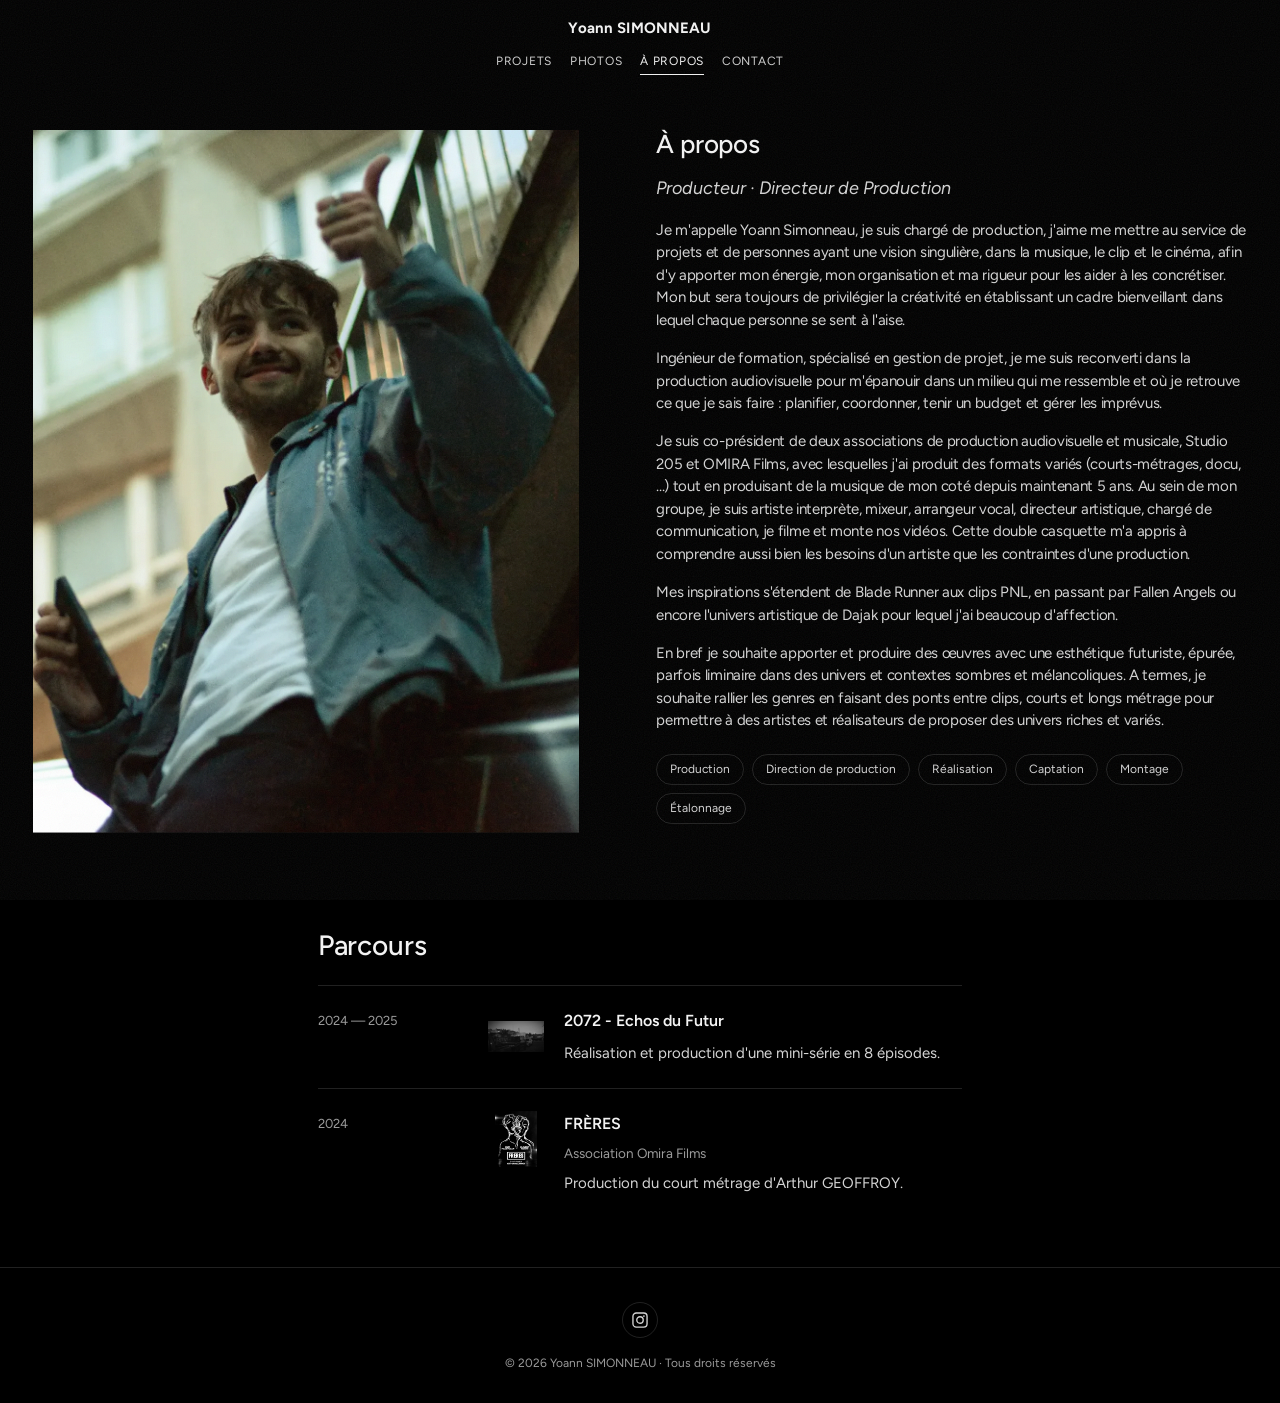
==== commit c22e6b28: "maj v6" ====
--- a/a-propos.html
+++ b/a-propos.html
@@ -14,9 +14,9 @@
   <script>(function(){var s=document.createElement('script');s.id='contenu';s.async=false;s.src='data/contenu.js'+(location.protocol.indexOf('http')===0?'?v='+Math.floor(Date.now()/6e4):'');document.head.appendChild(s);})();</script>
   <link rel="preconnect" href="https://fonts.googleapis.com">
   <link rel="preconnect" href="https://fonts.gstatic.com" crossorigin>
-  <link rel="stylesheet" href="assets/css/style.css?v=5">
-  <script src="assets/js/modele.js?v=5" defer></script>
-  <script src="assets/js/site.js?v=5" defer></script>
+  <link rel="stylesheet" href="assets/css/style.css?v=6">
+  <script src="assets/js/modele.js?v=6" defer></script>
+  <script src="assets/js/site.js?v=6" defer></script>
 </head>
 <body data-page="apropos">
   <div id="app"></div>
--- a/assets/css/style.css
+++ b/assets/css/style.css
@@ -169,7 +169,8 @@
 .al-right .chips, .al-right .btns, .al-right .socials { justify-content: flex-end; }
 .chips li { border: 1px solid var(--line); border-radius: 999px; padding: 5px 13px; font-size: 12px; color: var(--soft); }
 .chips.big li { font-size: 14px; padding: 8px 18px; }
-.cols { display: grid; grid-template-columns: var(--prop, 45%) 1fr; gap: clamp(28px, calc(6 * var(--vw1, 1vw)), 90px); align-items: center; }
+.cols { display: grid; grid-template-columns: var(--prop, 45%) 1fr; gap: clamp(28px, calc(6 * var(--vw1, 1vw)), 90px); align-items: start; }
+.cols.al-centre { align-items: center; } .cols.al-bas { align-items: end; }
 .cols.img-droite { grid-template-columns: 1fr var(--prop, 45%); }
 .cols.img-droite .cols-img { order: 2; }
 
@@ -635,3 +636,19 @@
 /* Rien ne doit élargir la page sur le côté (un élément décalé, une image…) */
 html, body { overflow-x: hidden; }
 @supports (overflow: clip) { html, body { overflow-x: clip; } }
+
+/* ==========================================================================
+   Largeur du site : toute la page / large / centré
+   ========================================================================== */
+html.sw-pleine { --pad: var(--pad-site, clamp(16px, calc(2.6 * var(--vw1, 1vw)), 48px)); }
+html.sw-pleine .wrap { max-width: none; }
+html.sw-pleine .w-normale, html.sw-pleine .w-large { --maxw: none; }
+html.sw-pleine .w-etroite { --maxw: 1100px; }
+html.sw-large .wrap { max-width: 1520px; }
+html.sw-large .w-normale { --maxw: 1520px; } html.sw-large .w-large { --maxw: 1800px; }
+html.sw-large, html.sw-centree { --pad: var(--pad-site, clamp(18px, calc(4 * var(--vw1, 1vw)), 44px)); }
+html.vm { --pad: var(--pad-site-m, 20px); }
+html.vm.sw-pleine { --pad: var(--pad-site-m, 14px); }
+/* Mosaïque : rangées pleine largeur, une rangée plus étroite (photo verticale) est centrée */
+.gal-auto { justify-content: center; }
+.gal-auto > .gbrk { flex-basis: 100%; height: 0; padding: 0; margin: 0; }
